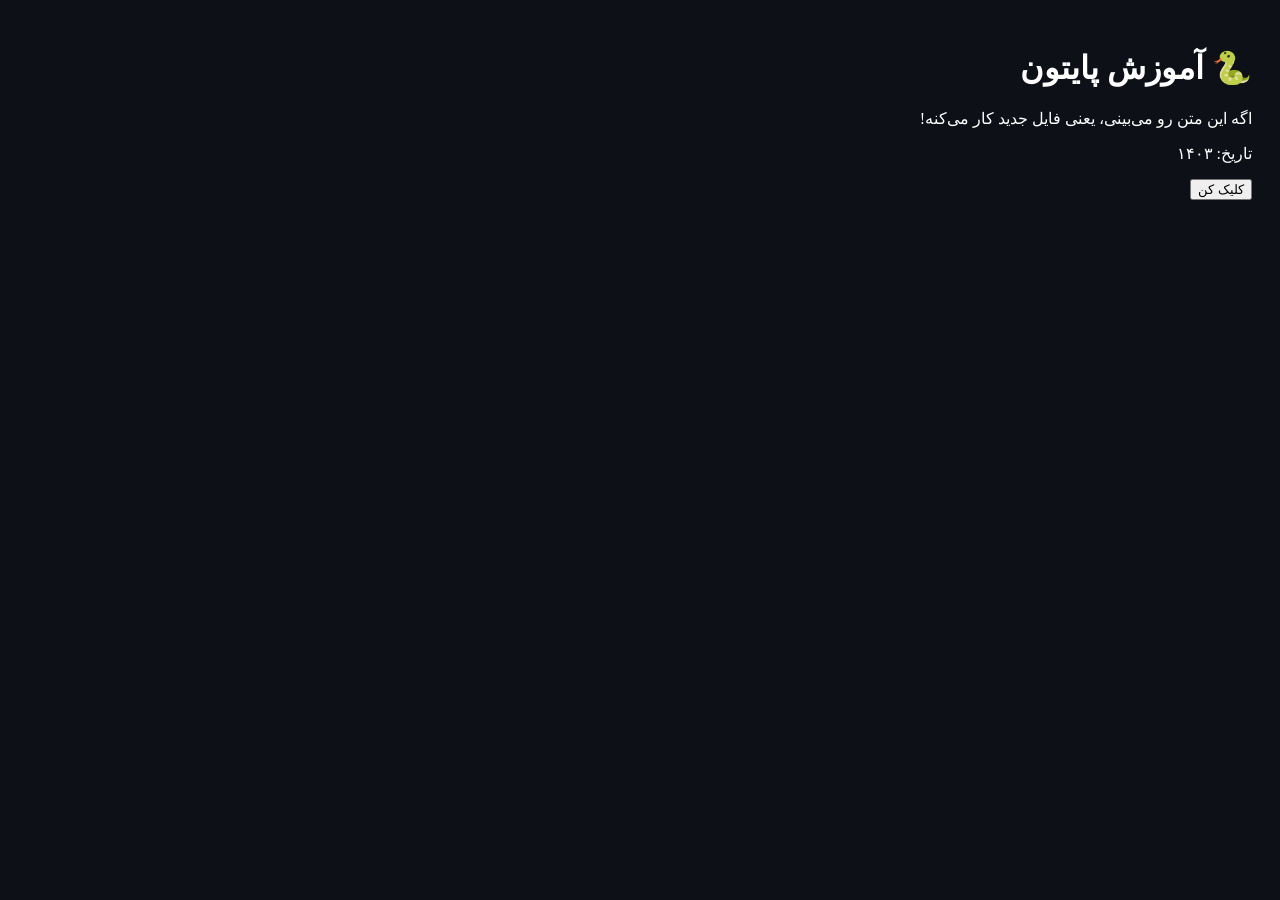
==== python1.html @ 14c40f93 "Create python1.html" ====
<!DOCTYPE html>
<html lang="fa" dir="rtl">
<head>
<meta charset="UTF-8">
<title>تست</title>
</head>
<body style="background:#0d1117;color:#fff;font-family:Tahoma;padding:20px;direction:rtl">
<h1>🐍 آموزش پایتون</h1>
<p>اگه این متن رو می‌بینی، یعنی فایل جدید کار می‌کنه!</p>
<p>تاریخ: ۱۴۰۳</p>
<button onclick="alert('کار می‌کنه!')">کلیک کن</button>
</body>
</html>
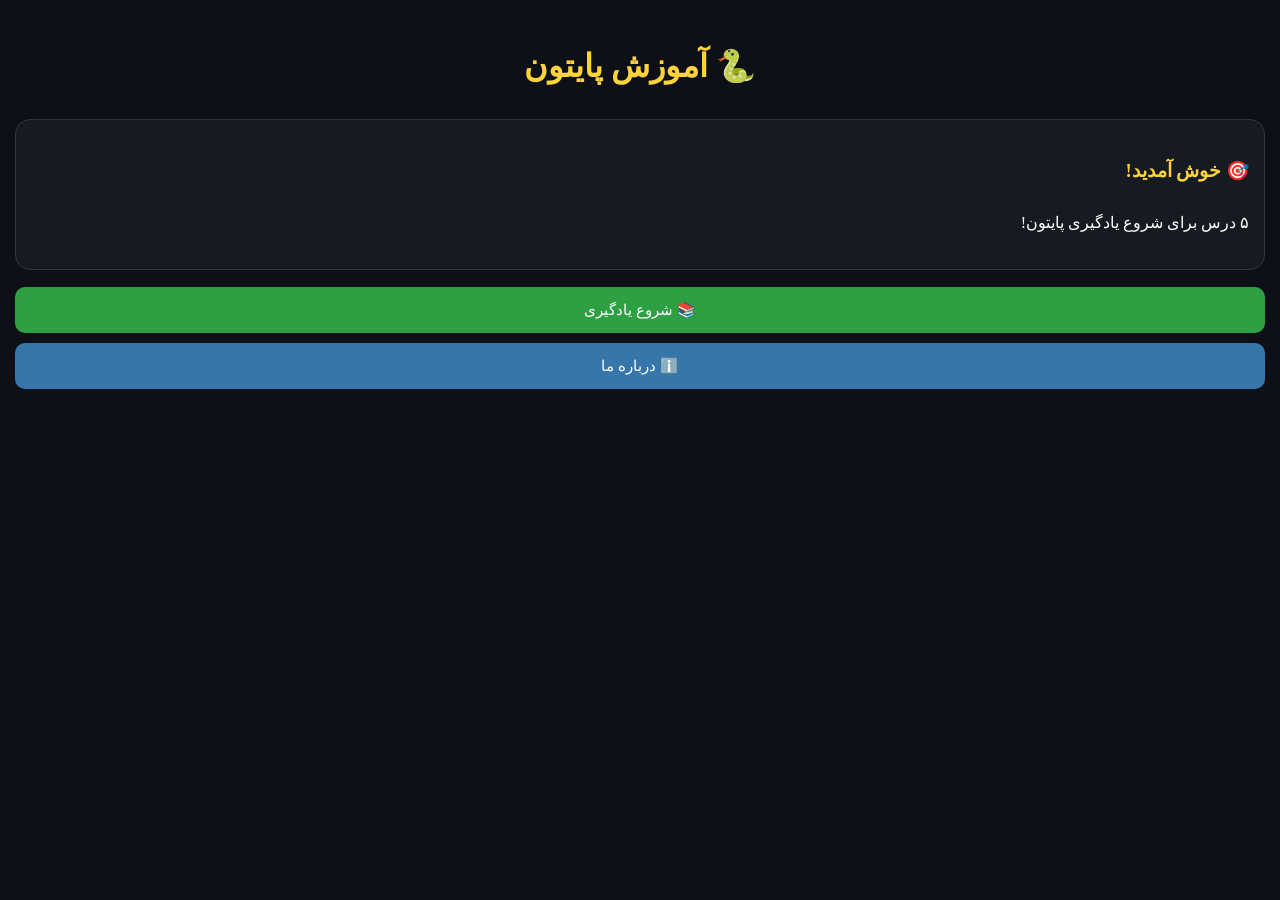
==== commit 57abe555: "Update python1.html" ====
--- a/python1.html
+++ b/python1.html
@@ -2,12 +2,93 @@
 <html lang="fa" dir="rtl">
 <head>
 <meta charset="UTF-8">
-<title>تست</title>
+<meta name="viewport" content="width=device-width,initial-scale=1">
+<title>آموزش پایتون</title>
+<style>
+body{font-family:Tahoma;background:#0d1117;color:#fff;direction:rtl;padding:15px;margin:0;line-height:1.9}
+h1{color:#ffd43b;text-align:center}
+button{background:#3776ab;color:#fff;border:none;padding:14px;border-radius:10px;font-size:15px;font-family:Tahoma;cursor:pointer;width:100%;margin:5px 0}
+button.g{background:#2ea043}
+pre{background:#0d1117;border:1px solid #30363d;border-radius:8px;padding:12px;color:#7ee787;direction:ltr;text-align:left;overflow-x:auto;font-family:Courier New,monospace}
+.hide{display:none}
+.card{background:#161b22;border:1px solid #30363d;border-radius:15px;padding:15px;margin:12px 0}
+.item{background:#161b22;border:1px solid #30363d;border-radius:10px;padding:12px;margin:8px 0;cursor:pointer}
+.item:hover{border-color:#3776ab}
+ul{margin-right:22px}
+li{margin-bottom:5px}
+</style>
 </head>
-<body style="background:#0d1117;color:#fff;font-family:Tahoma;padding:20px;direction:rtl">
+<body>
+
+<div id="home">
 <h1>🐍 آموزش پایتون</h1>
-<p>اگه این متن رو می‌بینی، یعنی فایل جدید کار می‌کنه!</p>
-<p>تاریخ: ۱۴۰۳</p>
-<button onclick="alert('کار می‌کنه!')">کلیک کن</button>
+<div class="card">
+<h3 style="color:#ffd43b">🎯 خوش آمدید!</h3>
+<p>۵ درس برای شروع یادگیری پایتون!</p>
+</div>
+<button class="g" onclick="go('list')">📚 شروع یادگیری</button>
+<button onclick="go('about')">ℹ️ درباره ما</button>
+</div>
+
+<div id="list" class="hide">
+<h1>📚 لیست دروس</h1>
+<div id="items"></div>
+<button onclick="go('home')">🏠 بازگشت</button>
+</div>
+
+<div id="view" class="hide">
+<h1 id="vt">درس</h1>
+<div class="card" id="vc"></div>
+<button onclick="go('list')">📚 لیست دروس</button>
+</div>
+
+<div id="about" class="hide">
+<h1>ℹ️ درباره ما</h1>
+<div class="card">
+<h3 style="color:#ffd43b">🐍 آموزش پایتون</h3>
+<p>سایت یادگیری پایتون از صفر.</p>
+<p><strong>امکانات:</strong></p>
+<ul>
+<li>📚 ۵ درس</li>
+<li>💻 نمونه کد</li>
+</ul>
+<p style="text-align:center;color:#ffd43b">👤 محمد علی نیسی</p>
+</div>
+<button onclick="go('home')">🏠 بازگشت</button>
+</div>
+
+<script>
+var L = [
+["مقدمه پایتون","<h3>🐍 پایتون چیست؟</h3><p>یک زبان برنامه‌نویسی سطح بالا و شی‌گرا که در سال ۱۹۹۱ ساخته شد.</p><h3>مزایا:</h3><ul><li>سادگی و خوانایی</li><li>کتابخانه‌های فراوان</li><li>استفاده در هوش مصنوعی</li></ul><h3>اولین کد:</h3><pre>print(\"سلام دنیا!\")</pre>"],
+["متغیرها","<h3>📦 متغیر چیست؟</h3><p>ظرفی برای ذخیره داده.</p><pre>name = \"علی\"\nage = 25\nheight = 1.75\nis_student = True</pre><h3>انواع داده:</h3><ul><li>int: عدد صحیح</li><li>float: عدد اعشاری</li><li>str: متن</li><li>bool: درست/غلط</li></ul><pre>print(type(5))  # int</pre>"],
+["رشته‌ها","<h3>📝 رشته:</h3><pre>text = \"سلام دنیا\"\nprint(len(text))\nprint(text[0])\nprint(text.upper())\nprint(text.replace(\"دنیا\",\"جهان\"))</pre><h3>f-string:</h3><pre>name = \"علی\"\nprint(f\"سلام {name}\")</pre>"],
+["شرط‌ها","<h3>🤔 if/else:</h3><pre>age = 18\nif age >= 18:\n    print(\"بزرگسال\")\nelse:\n    print(\"کودک\")</pre><h3>elif:</h3><pre>score = 85\nif score >= 90:\n    print(\"عالی\")\nelif score >= 75:\n    print(\"خوب\")\nelse:\n    print(\"تلاش کن\")</pre>"],
+["حلقه‌ها","<h3>🔄 حلقه for:</h3><pre>for i in range(5):\n    print(i)</pre><h3>🔄 حلقه while:</h3><pre>i = 1\nwhile i <= 5:\n    print(i)\n    i += 1</pre><h3>break:</h3><pre>for i in range(10):\n    if i == 5:\n        break\n    print(i)</pre>"]
+];
+
+function go(id) {
+    var p = ['home','list','view','about'];
+    for (var i = 0; i < p.length; i++) document.getElementById(p[i]).classList.add('hide');
+    document.getElementById(id).classList.remove('hide');
+    window.scrollTo(0,0);
+    if (id === 'list') render();
+}
+
+function render() {
+    var h = '';
+    for (var i = 0; i < L.length; i++) {
+        h += '<div class="item" onclick="open(' + i + ')">';
+        h += '<strong style="color:#ffd43b">📖 درس ' + (i+1) + ': ' + L[i][0] + '</strong>';
+        h += '</div>';
+    }
+    document.getElementById('items').innerHTML = h;
+}
+
+function open(i) {
+    document.getElementById('vt').textContent = 'درس ' + (i+1) + ': ' + L[i][0];
+    document.getElementById('vc').innerHTML = L[i][1];
+    go('view');
+}
+</script>
 </body>
 </html>
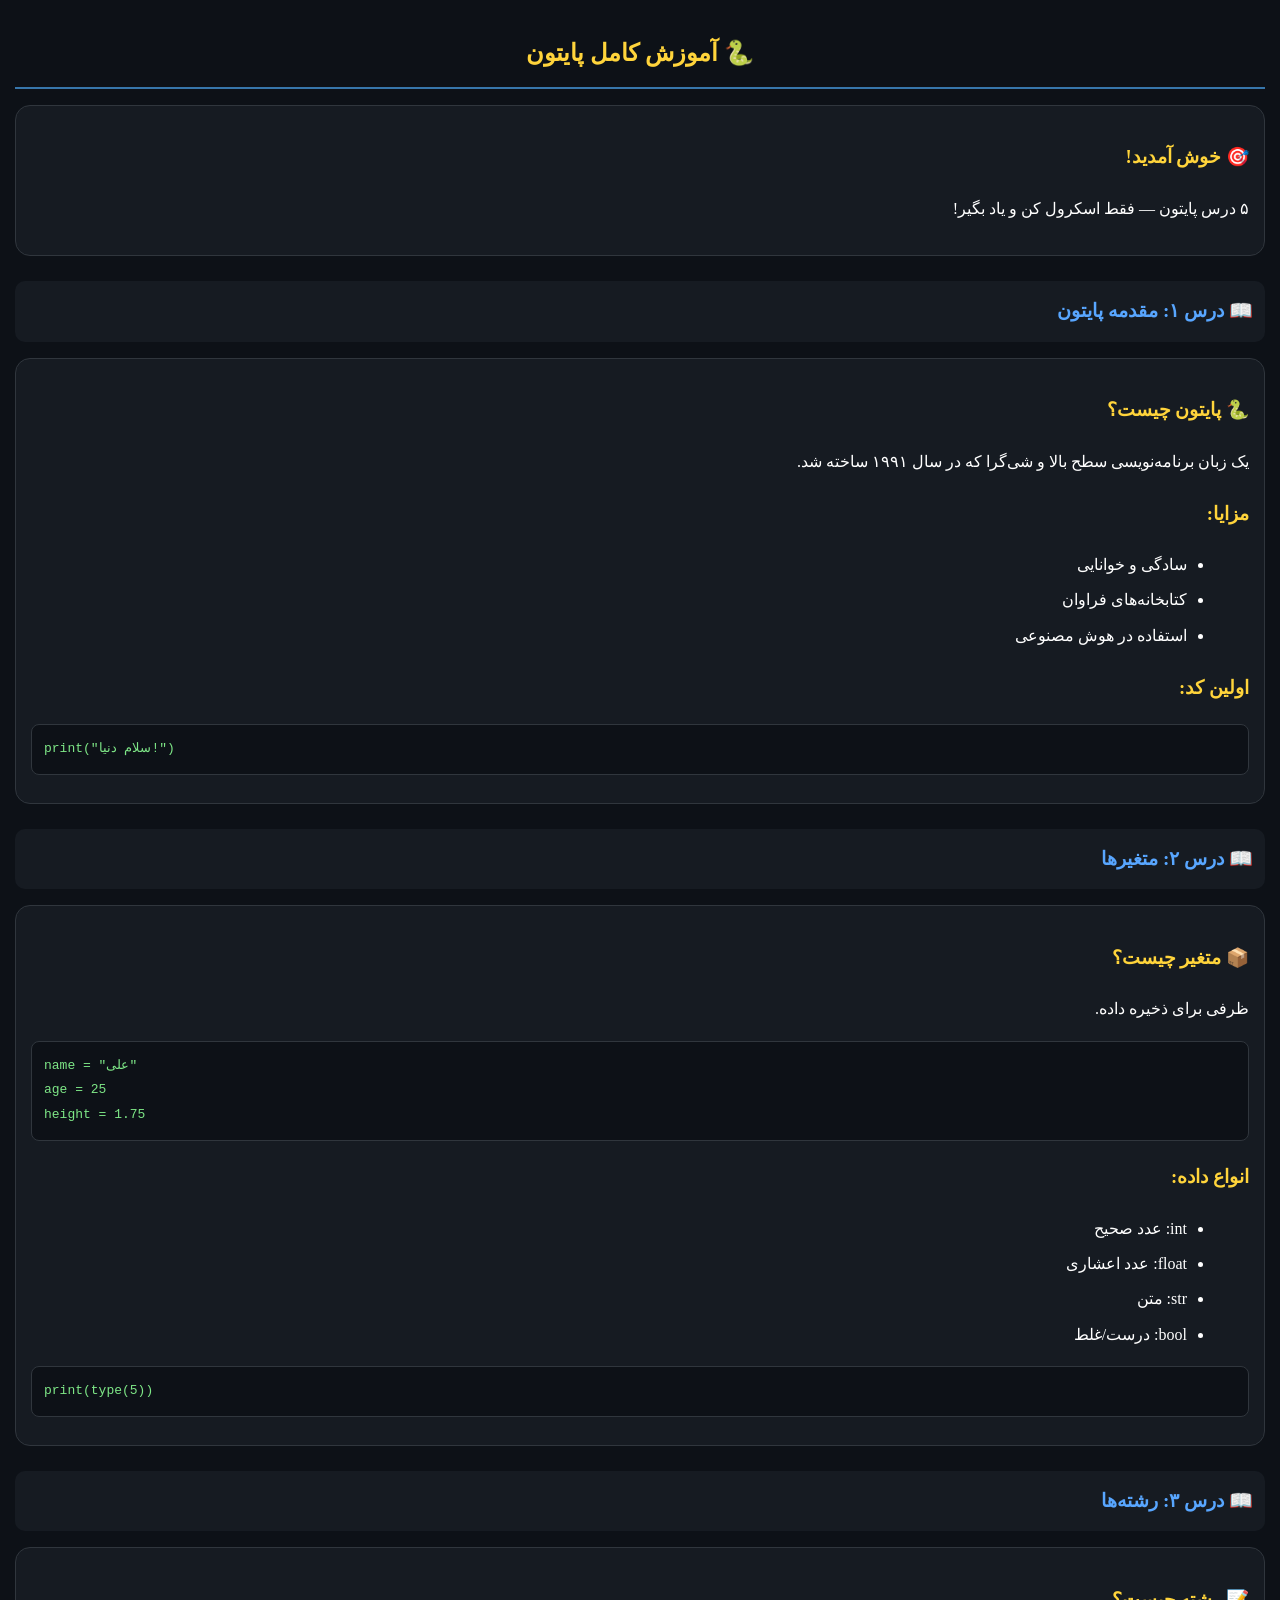
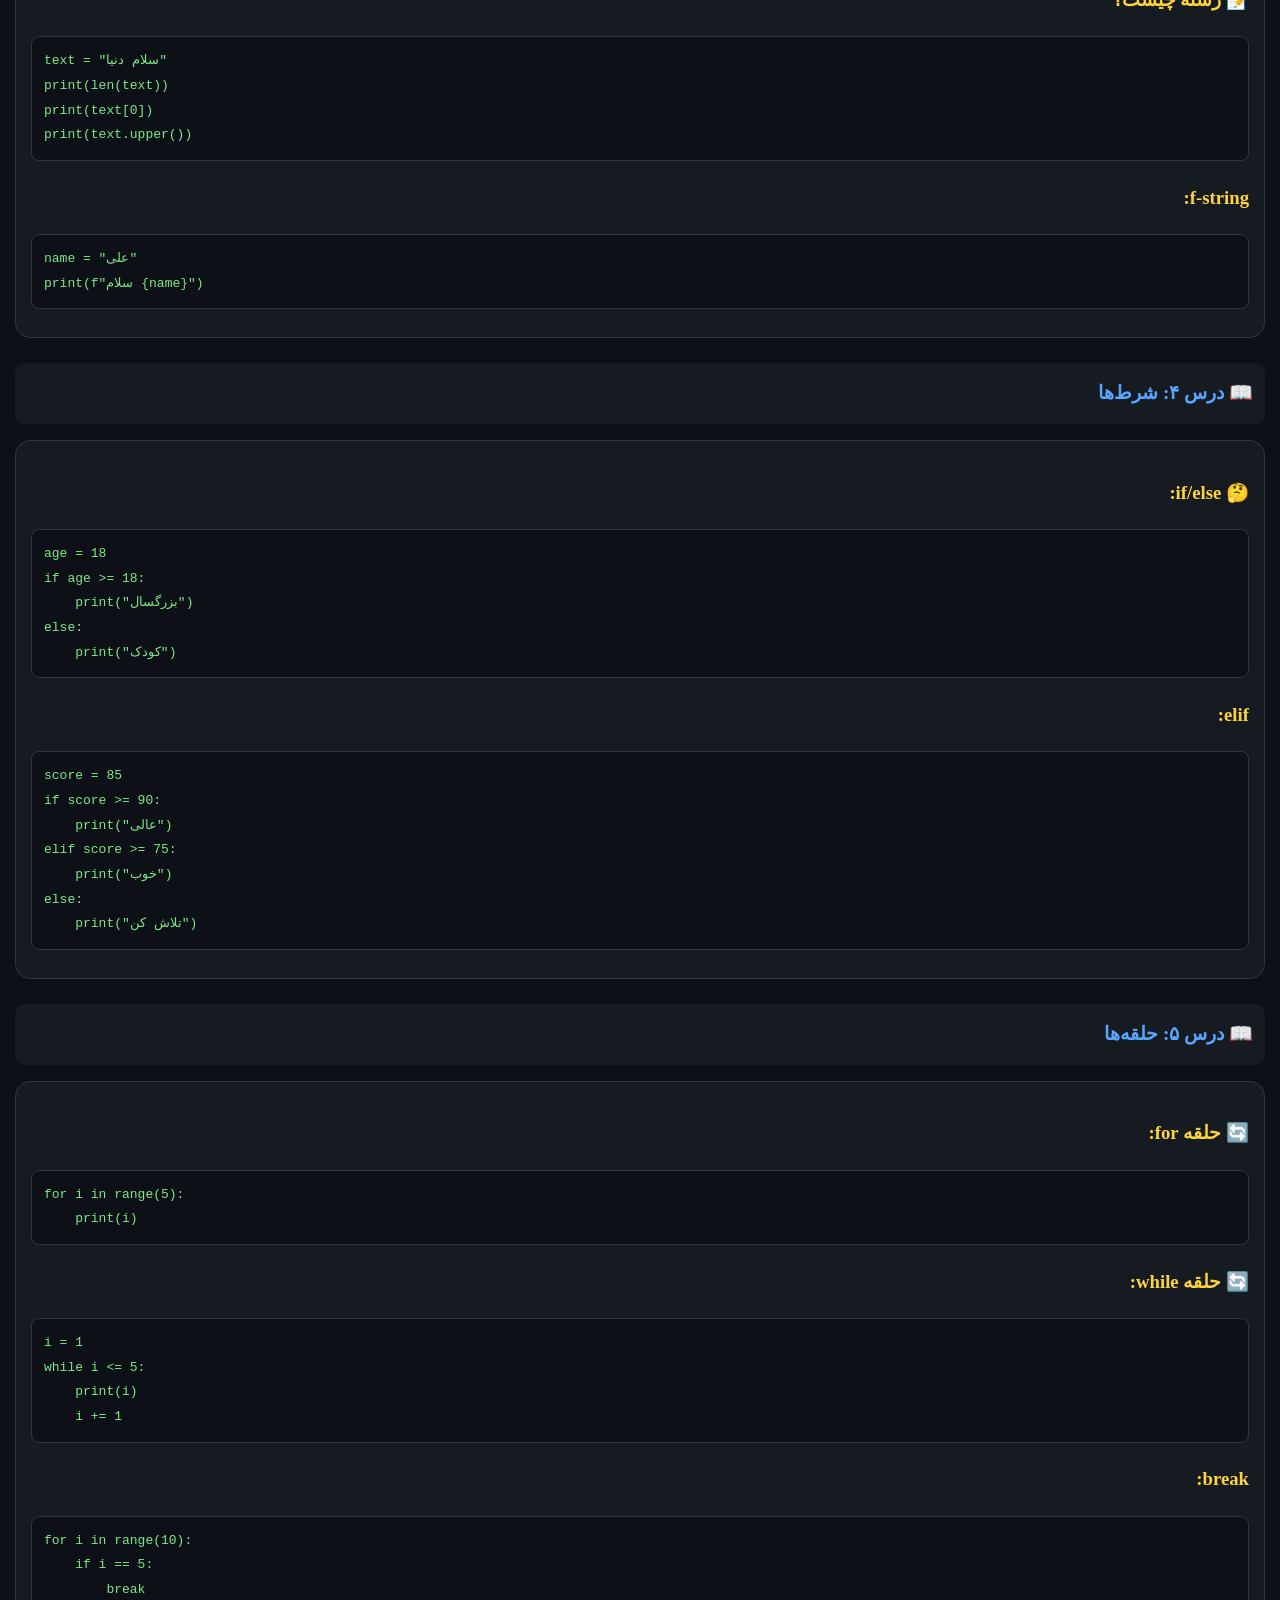
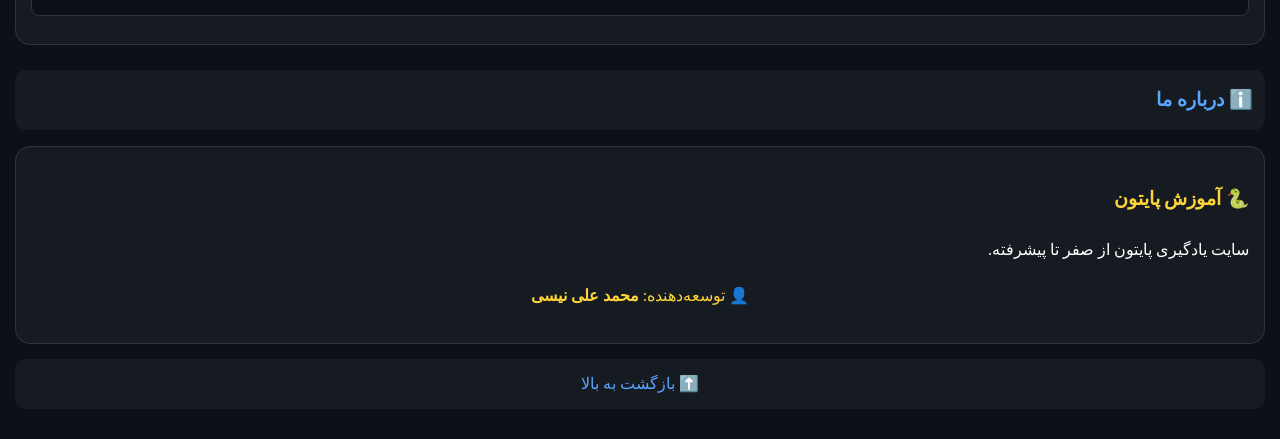
==== commit c8079784: "Update python1.html" ====
--- a/python1.html
+++ b/python1.html
@@ -6,89 +6,116 @@
 <title>آموزش پایتون</title>
 <style>
 body{font-family:Tahoma;background:#0d1117;color:#fff;direction:rtl;padding:15px;margin:0;line-height:1.9}
-h1{color:#ffd43b;text-align:center}
-button{background:#3776ab;color:#fff;border:none;padding:14px;border-radius:10px;font-size:15px;font-family:Tahoma;cursor:pointer;width:100%;margin:5px 0}
-button.g{background:#2ea043}
-pre{background:#0d1117;border:1px solid #30363d;border-radius:8px;padding:12px;color:#7ee787;direction:ltr;text-align:left;overflow-x:auto;font-family:Courier New,monospace}
-.hide{display:none}
+h1{color:#ffd43b;text-align:center;font-size:1.5em;border-bottom:2px solid #3776ab;padding-bottom:10px}
+h2{color:#58a6ff;font-size:1.2em;margin-top:25px;background:#161b22;padding:12px;border-radius:10px}
+h3{color:#ffd43b}
+pre{background:#0d1117;border:1px solid #30363d;border-radius:8px;padding:12px;color:#7ee787;direction:ltr;text-align:left;overflow-x:auto;font-family:Courier New,monospace;font-size:13px}
 .card{background:#161b22;border:1px solid #30363d;border-radius:15px;padding:15px;margin:12px 0}
-.item{background:#161b22;border:1px solid #30363d;border-radius:10px;padding:12px;margin:8px 0;cursor:pointer}
-.item:hover{border-color:#3776ab}
 ul{margin-right:22px}
 li{margin-bottom:5px}
+.top-link{display:block;text-align:center;color:#58a6ff;text-decoration:none;margin:15px 0;padding:10px;background:#161b22;border-radius:10px}
 </style>
 </head>
 <body>
 
-<div id="home">
-<h1>🐍 آموزش پایتون</h1>
+<h1>🐍 آموزش کامل پایتون</h1>
+
 <div class="card">
-<h3 style="color:#ffd43b">🎯 خوش آمدید!</h3>
-<p>۵ درس برای شروع یادگیری پایتون!</p>
-</div>
-<button class="g" onclick="go('list')">📚 شروع یادگیری</button>
-<button onclick="go('about')">ℹ️ درباره ما</button>
+<h3>🎯 خوش آمدید!</h3>
+<p>۵ درس پایتون — فقط اسکرول کن و یاد بگیر!</p>
 </div>
 
-<div id="list" class="hide">
-<h1>📚 لیست دروس</h1>
-<div id="items"></div>
-<button onclick="go('home')">🏠 بازگشت</button>
+<!-- درس ۱ -->
+<h2>📖 درس ۱: مقدمه پایتون</h2>
+<div class="card">
+<h3>🐍 پایتون چیست؟</h3>
+<p>یک زبان برنامه‌نویسی سطح بالا و شی‌گرا که در سال ۱۹۹۱ ساخته شد.</p>
+<h3>مزایا:</h3>
+<ul>
+<li>سادگی و خوانایی</li>
+<li>کتابخانه‌های فراوان</li>
+<li>استفاده در هوش مصنوعی</li>
+</ul>
+<h3>اولین کد:</h3>
+<pre>print("سلام دنیا!")</pre>
 </div>
 
-<div id="view" class="hide">
-<h1 id="vt">درس</h1>
-<div class="card" id="vc"></div>
-<button onclick="go('list')">📚 لیست دروس</button>
+<!-- درس ۲ -->
+<h2>📖 درس ۲: متغیرها</h2>
+<div class="card">
+<h3>📦 متغیر چیست؟</h3>
+<p>ظرفی برای ذخیره داده.</p>
+<pre>name = "علی"
+age = 25
+height = 1.75</pre>
+<h3>انواع داده:</h3>
+<ul>
+<li>int: عدد صحیح</li>
+<li>float: عدد اعشاری</li>
+<li>str: متن</li>
+<li>bool: درست/غلط</li>
+</ul>
+<pre>print(type(5))</pre>
 </div>
 
-<div id="about" class="hide">
-<h1>ℹ️ درباره ما</h1>
+<!-- درس ۳ -->
+<h2>📖 درس ۳: رشته‌ها</h2>
 <div class="card">
-<h3 style="color:#ffd43b">🐍 آموزش پایتون</h3>
-<p>سایت یادگیری پایتون از صفر.</p>
-<p><strong>امکانات:</strong></p>
-<ul>
-<li>📚 ۵ درس</li>
-<li>💻 نمونه کد</li>
-</ul>
-<p style="text-align:center;color:#ffd43b">👤 محمد علی نیسی</p>
-</div>
-<button onclick="go('home')">🏠 بازگشت</button>
+<h3>📝 رشته چیست؟</h3>
+<pre>text = "سلام دنیا"
+print(len(text))
+print(text[0])
+print(text.upper())</pre>
+<h3>f-string:</h3>
+<pre>name = "علی"
+print(f"سلام {name}")</pre>
 </div>
 
-<script>
-var L = [
-["مقدمه پایتون","<h3>🐍 پایتون چیست؟</h3><p>یک زبان برنامه‌نویسی سطح بالا و شی‌گرا که در سال ۱۹۹۱ ساخته شد.</p><h3>مزایا:</h3><ul><li>سادگی و خوانایی</li><li>کتابخانه‌های فراوان</li><li>استفاده در هوش مصنوعی</li></ul><h3>اولین کد:</h3><pre>print(\"سلام دنیا!\")</pre>"],
-["متغیرها","<h3>📦 متغیر چیست؟</h3><p>ظرفی برای ذخیره داده.</p><pre>name = \"علی\"\nage = 25\nheight = 1.75\nis_student = True</pre><h3>انواع داده:</h3><ul><li>int: عدد صحیح</li><li>float: عدد اعشاری</li><li>str: متن</li><li>bool: درست/غلط</li></ul><pre>print(type(5))  # int</pre>"],
-["رشته‌ها","<h3>📝 رشته:</h3><pre>text = \"سلام دنیا\"\nprint(len(text))\nprint(text[0])\nprint(text.upper())\nprint(text.replace(\"دنیا\",\"جهان\"))</pre><h3>f-string:</h3><pre>name = \"علی\"\nprint(f\"سلام {name}\")</pre>"],
-["شرط‌ها","<h3>🤔 if/else:</h3><pre>age = 18\nif age >= 18:\n    print(\"بزرگسال\")\nelse:\n    print(\"کودک\")</pre><h3>elif:</h3><pre>score = 85\nif score >= 90:\n    print(\"عالی\")\nelif score >= 75:\n    print(\"خوب\")\nelse:\n    print(\"تلاش کن\")</pre>"],
-["حلقه‌ها","<h3>🔄 حلقه for:</h3><pre>for i in range(5):\n    print(i)</pre><h3>🔄 حلقه while:</h3><pre>i = 1\nwhile i <= 5:\n    print(i)\n    i += 1</pre><h3>break:</h3><pre>for i in range(10):\n    if i == 5:\n        break\n    print(i)</pre>"]
-];
+<!-- درس ۴ -->
+<h2>📖 درس ۴: شرط‌ها</h2>
+<div class="card">
+<h3>🤔 if/else:</h3>
+<pre>age = 18
+if age >= 18:
+    print("بزرگسال")
+else:
+    print("کودک")</pre>
+<h3>elif:</h3>
+<pre>score = 85
+if score >= 90:
+    print("عالی")
+elif score >= 75:
+    print("خوب")
+else:
+    print("تلاش کن")</pre>
+</div>
 
-function go(id) {
-    var p = ['home','list','view','about'];
-    for (var i = 0; i < p.length; i++) document.getElementById(p[i]).classList.add('hide');
-    document.getElementById(id).classList.remove('hide');
-    window.scrollTo(0,0);
-    if (id === 'list') render();
-}
+<!-- درس ۵ -->
+<h2>📖 درس ۵: حلقه‌ها</h2>
+<div class="card">
+<h3>🔄 حلقه for:</h3>
+<pre>for i in range(5):
+    print(i)</pre>
+<h3>🔄 حلقه while:</h3>
+<pre>i = 1
+while i <= 5:
+    print(i)
+    i += 1</pre>
+<h3>break:</h3>
+<pre>for i in range(10):
+    if i == 5:
+        break</pre>
+</div>
 
-function render() {
-    var h = '';
-    for (var i = 0; i < L.length; i++) {
-        h += '<div class="item" onclick="open(' + i + ')">';
-        h += '<strong style="color:#ffd43b">📖 درس ' + (i+1) + ': ' + L[i][0] + '</strong>';
-        h += '</div>';
-    }
-    document.getElementById('items').innerHTML = h;
-}
+<!-- درباره ما -->
+<h2>ℹ️ درباره ما</h2>
+<div class="card">
+<h3>🐍 آموزش پایتون</h3>
+<p>سایت یادگیری پایتون از صفر تا پیشرفته.</p>
+<p style="text-align:center;color:#ffd43b;margin-top:15px">👤 توسعه‌دهنده: <strong>محمد علی نیسی</strong></p>
+</div>
 
-function open(i) {
-    document.getElementById('vt').textContent = 'درس ' + (i+1) + ': ' + L[i][0];
-    document.getElementById('vc').innerHTML = L[i][1];
-    go('view');
-}
-</script>
+<a href="#" class="top-link">⬆️ بازگشت به بالا</a>
+
 </body>
 </html>
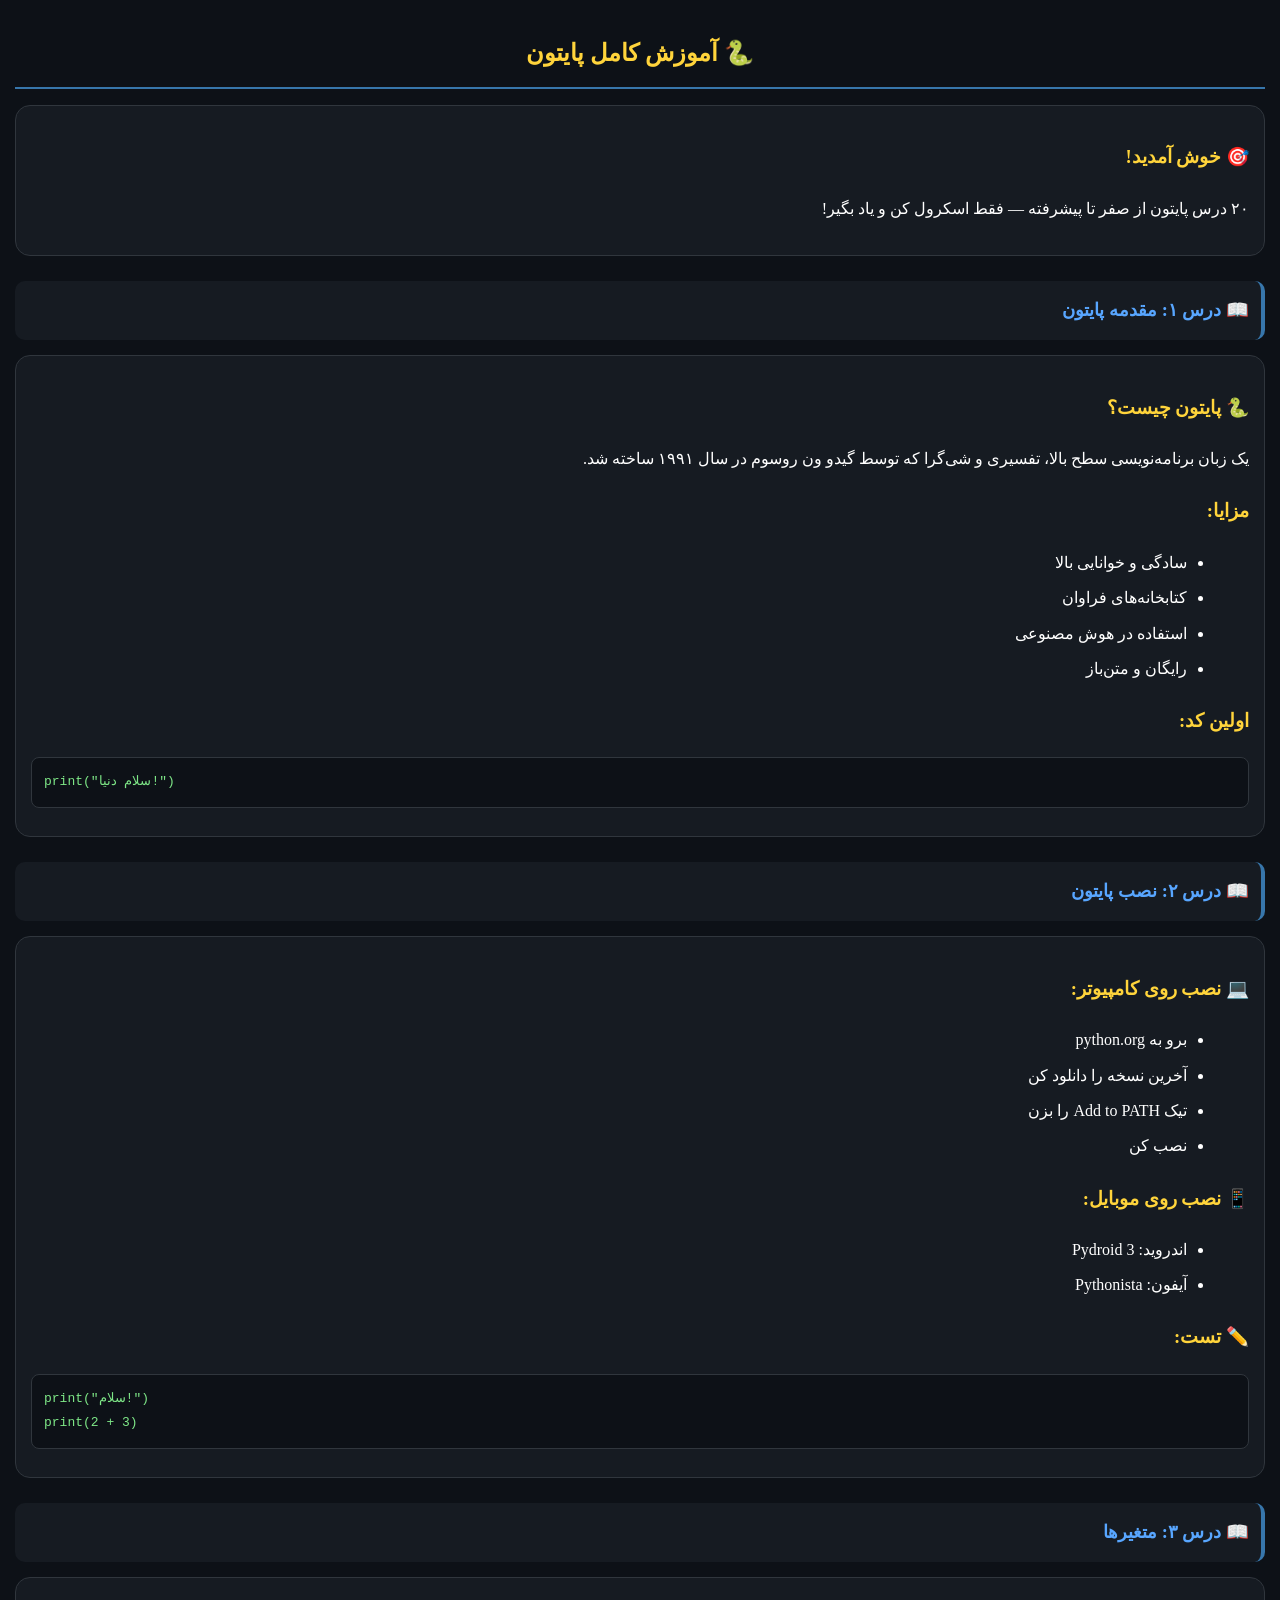
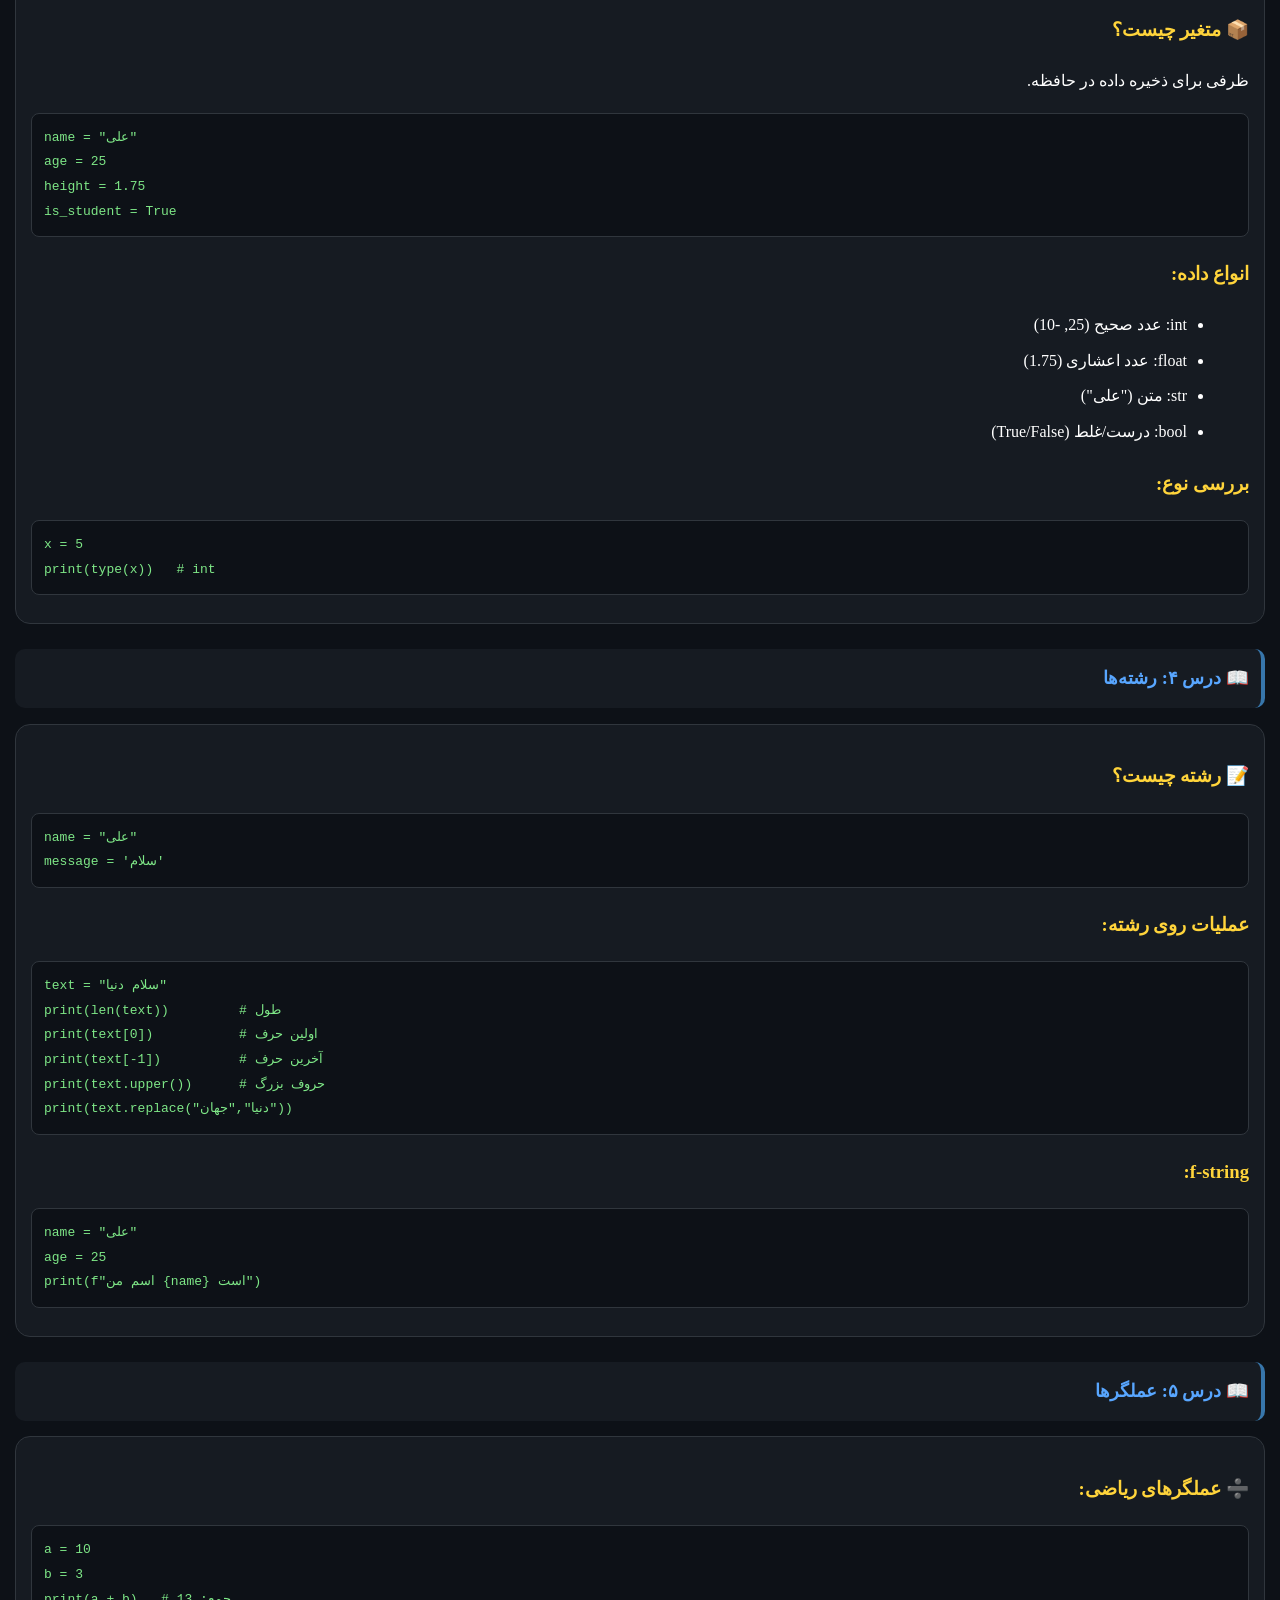
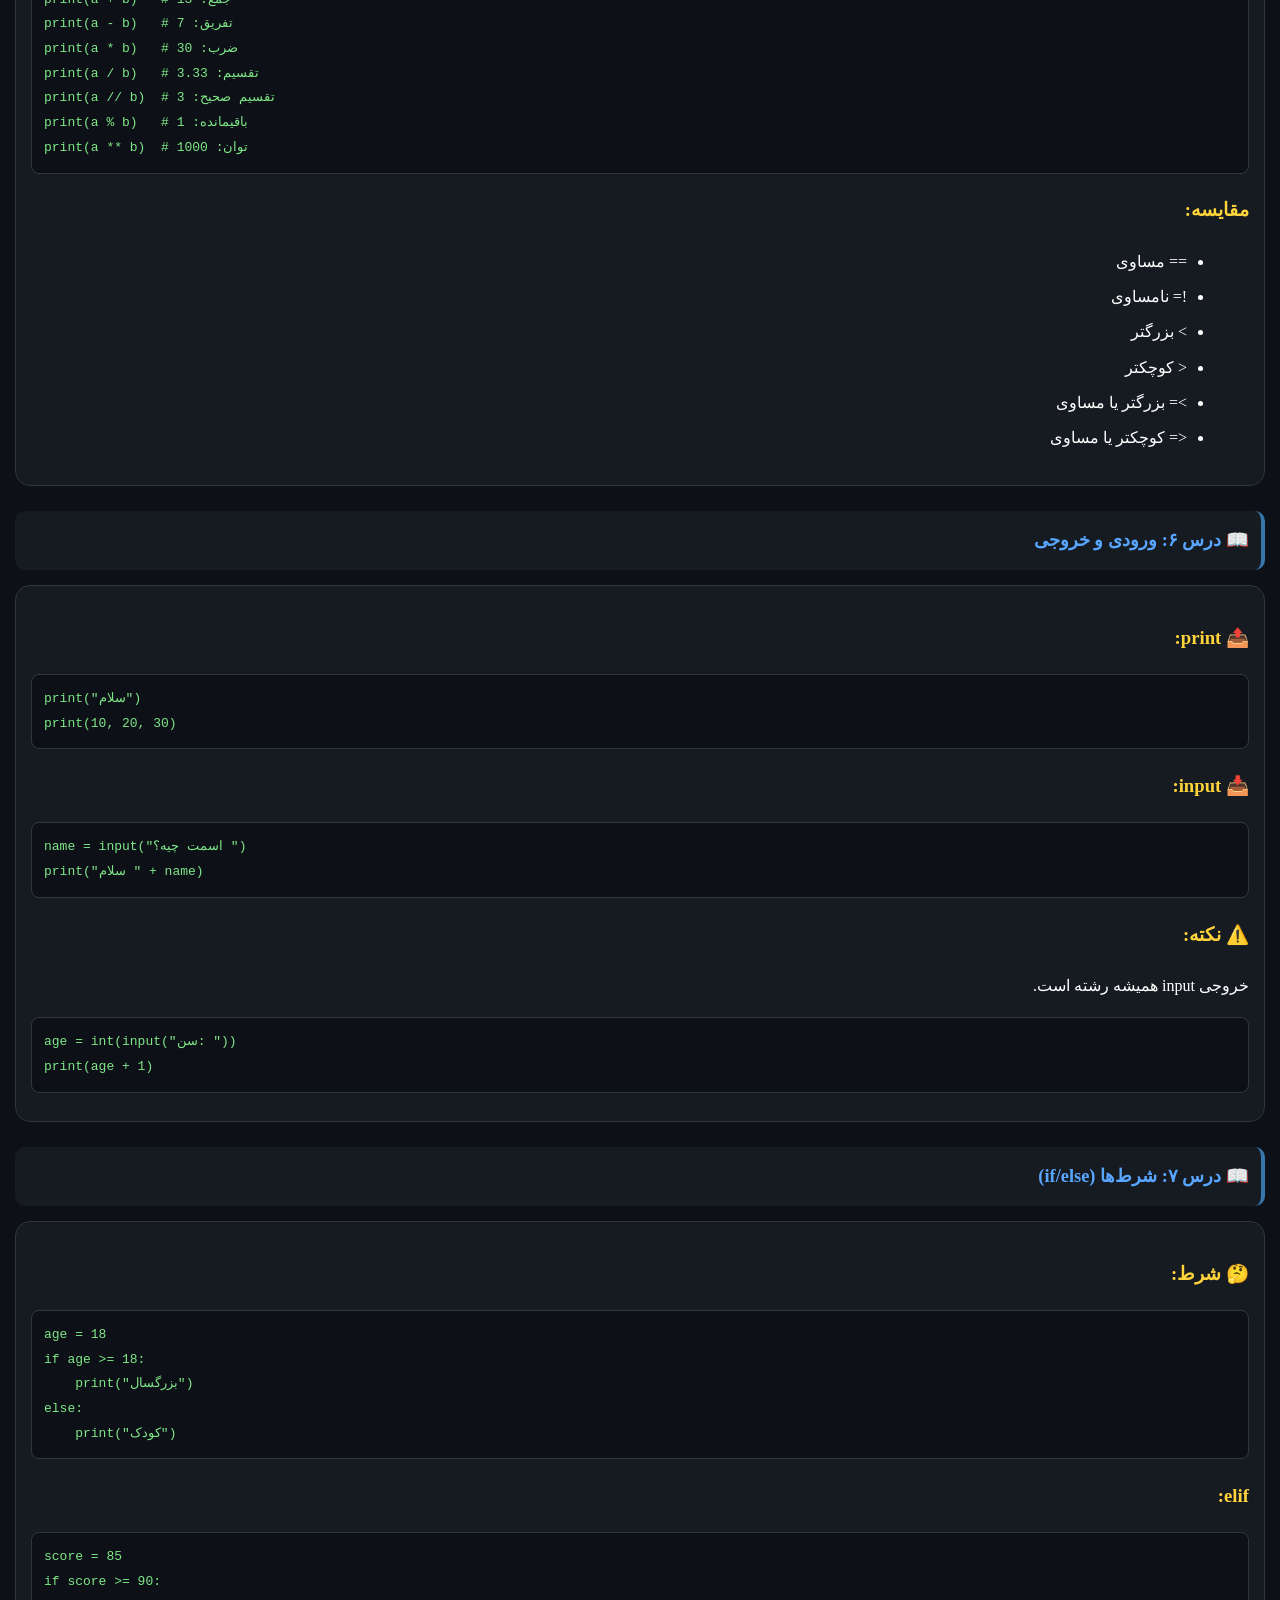
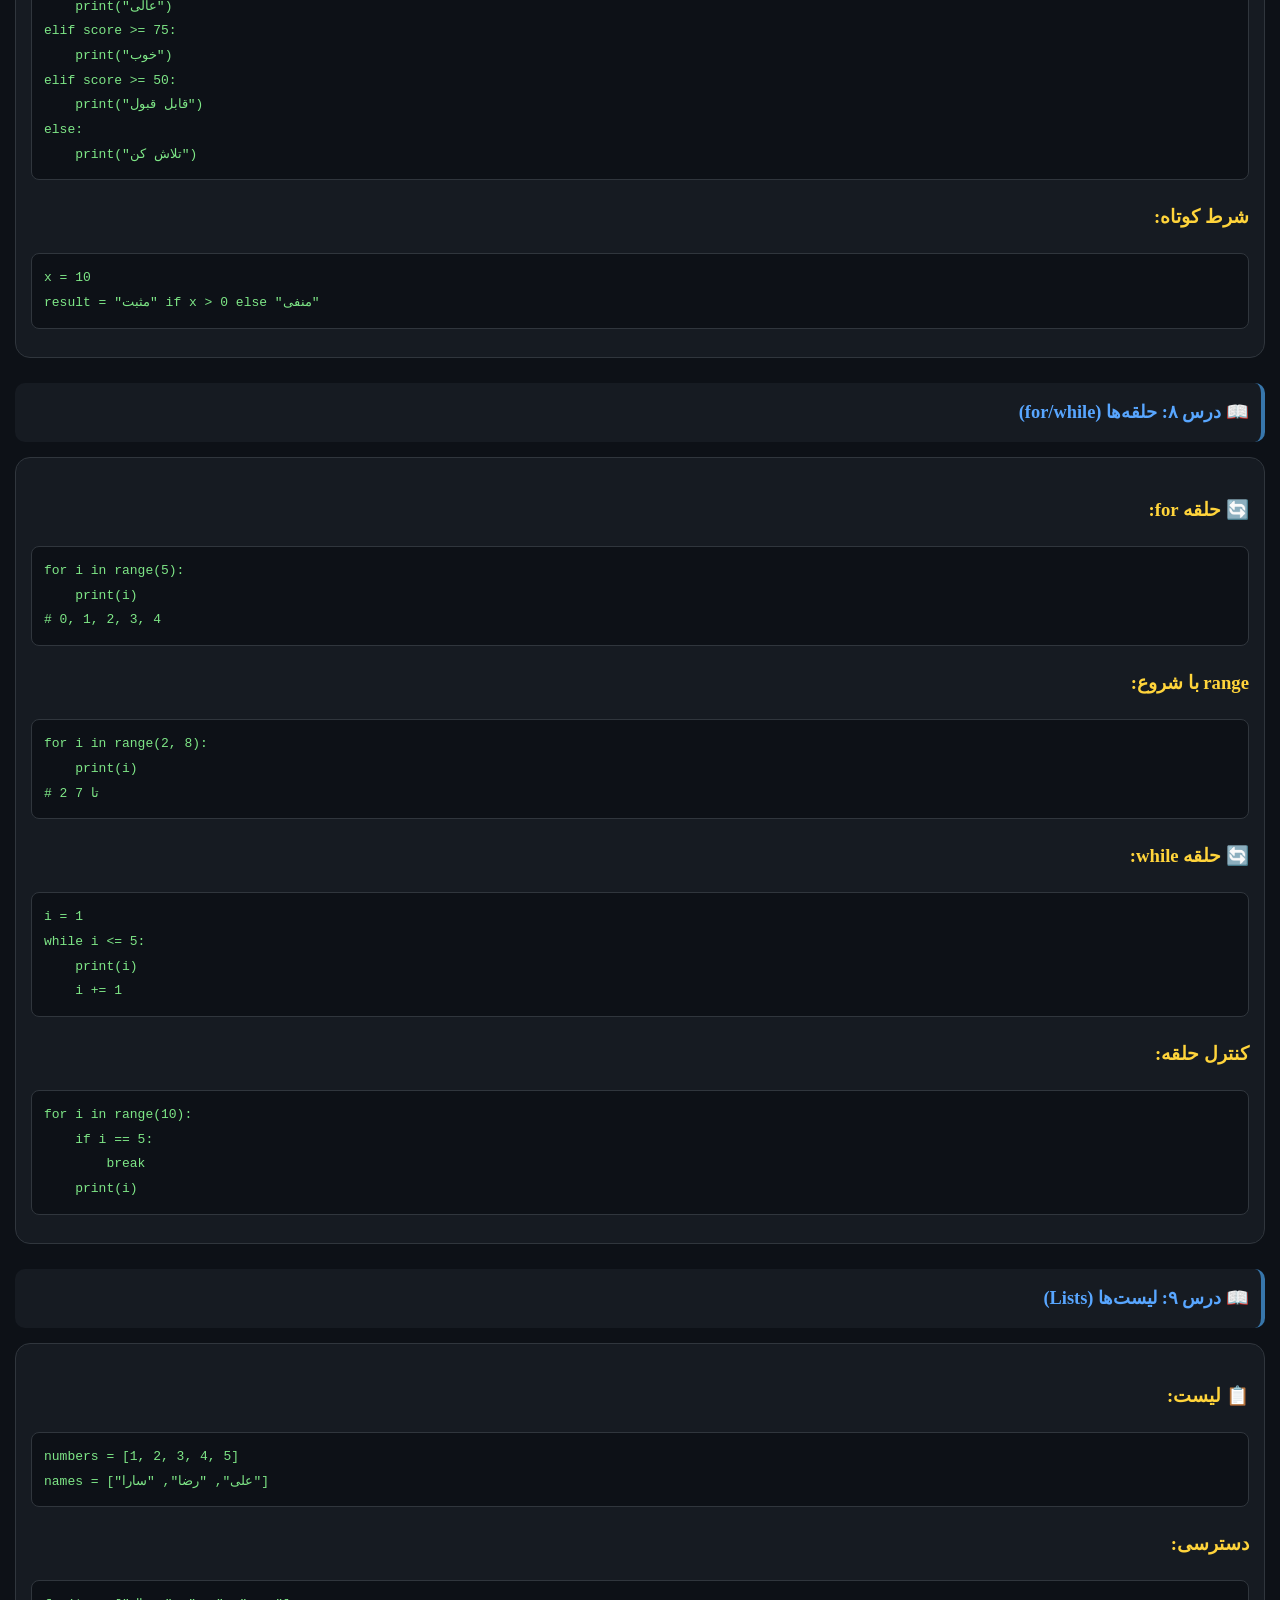
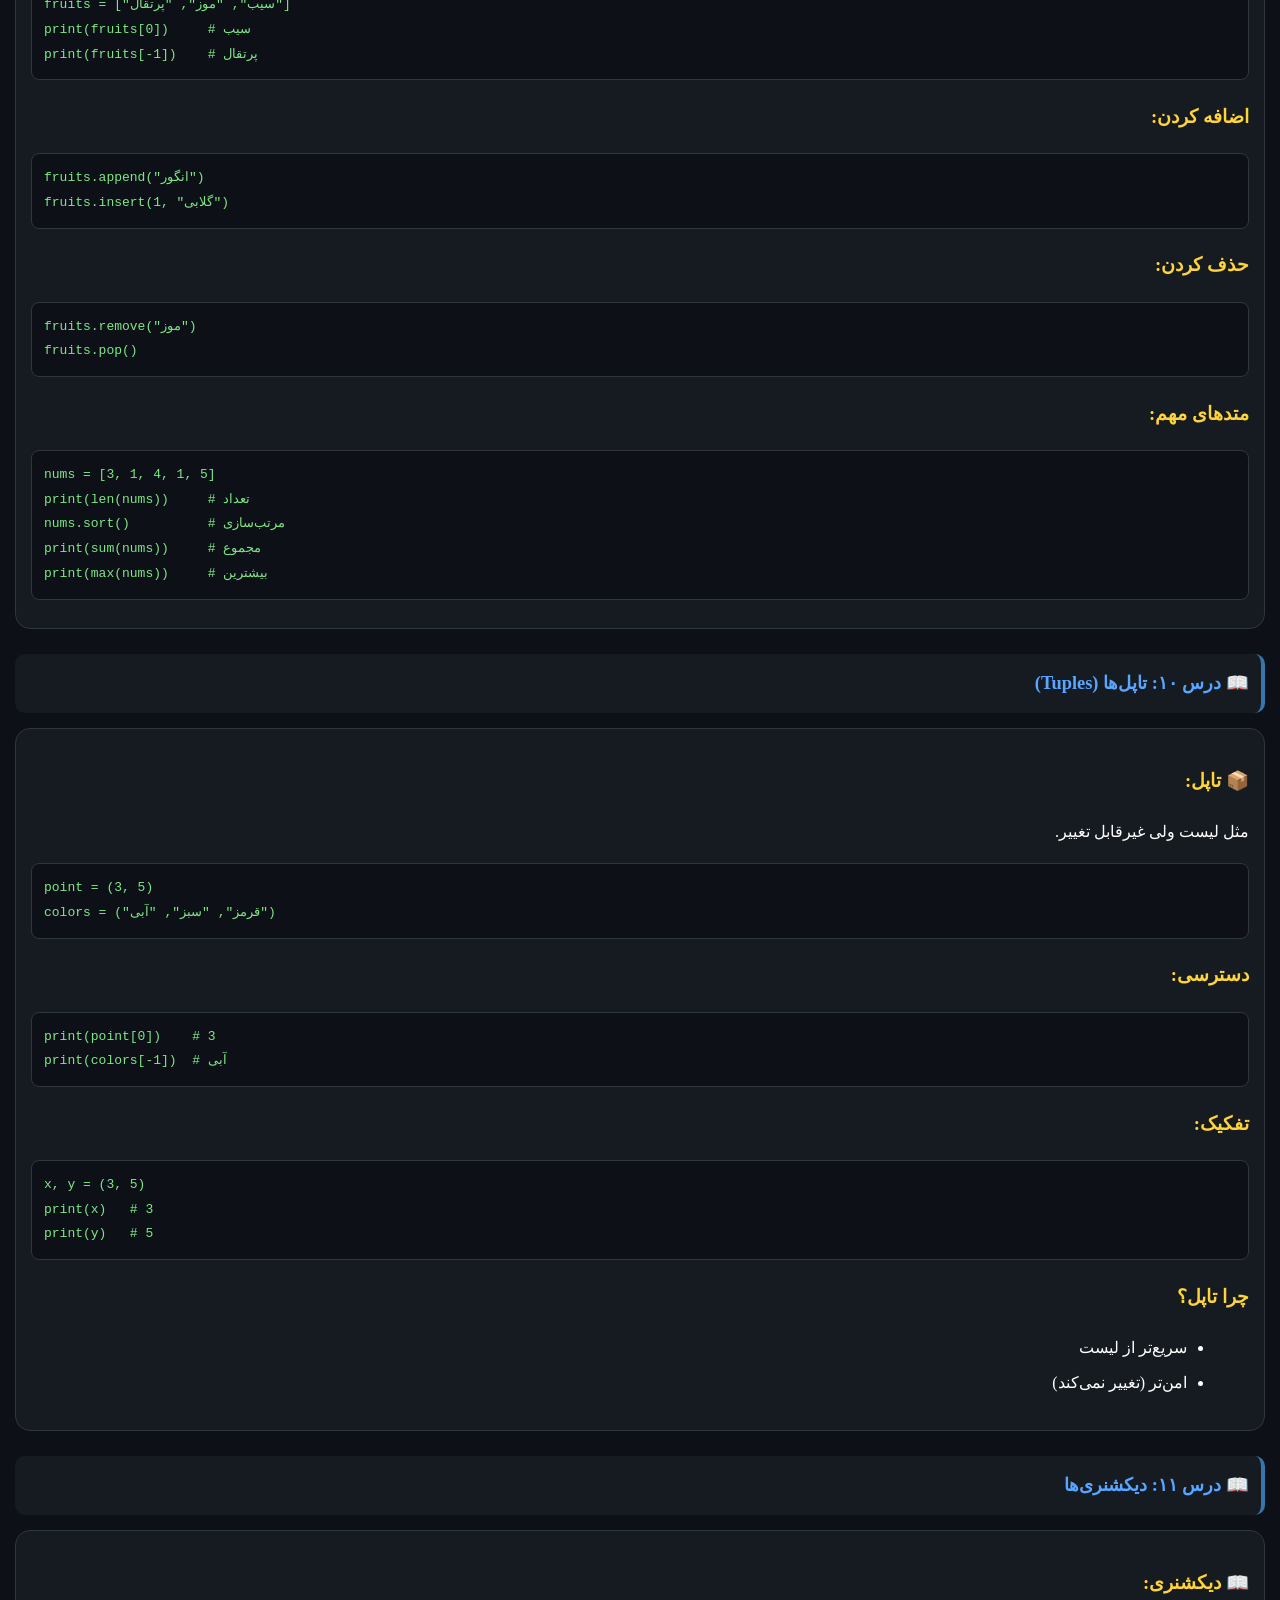
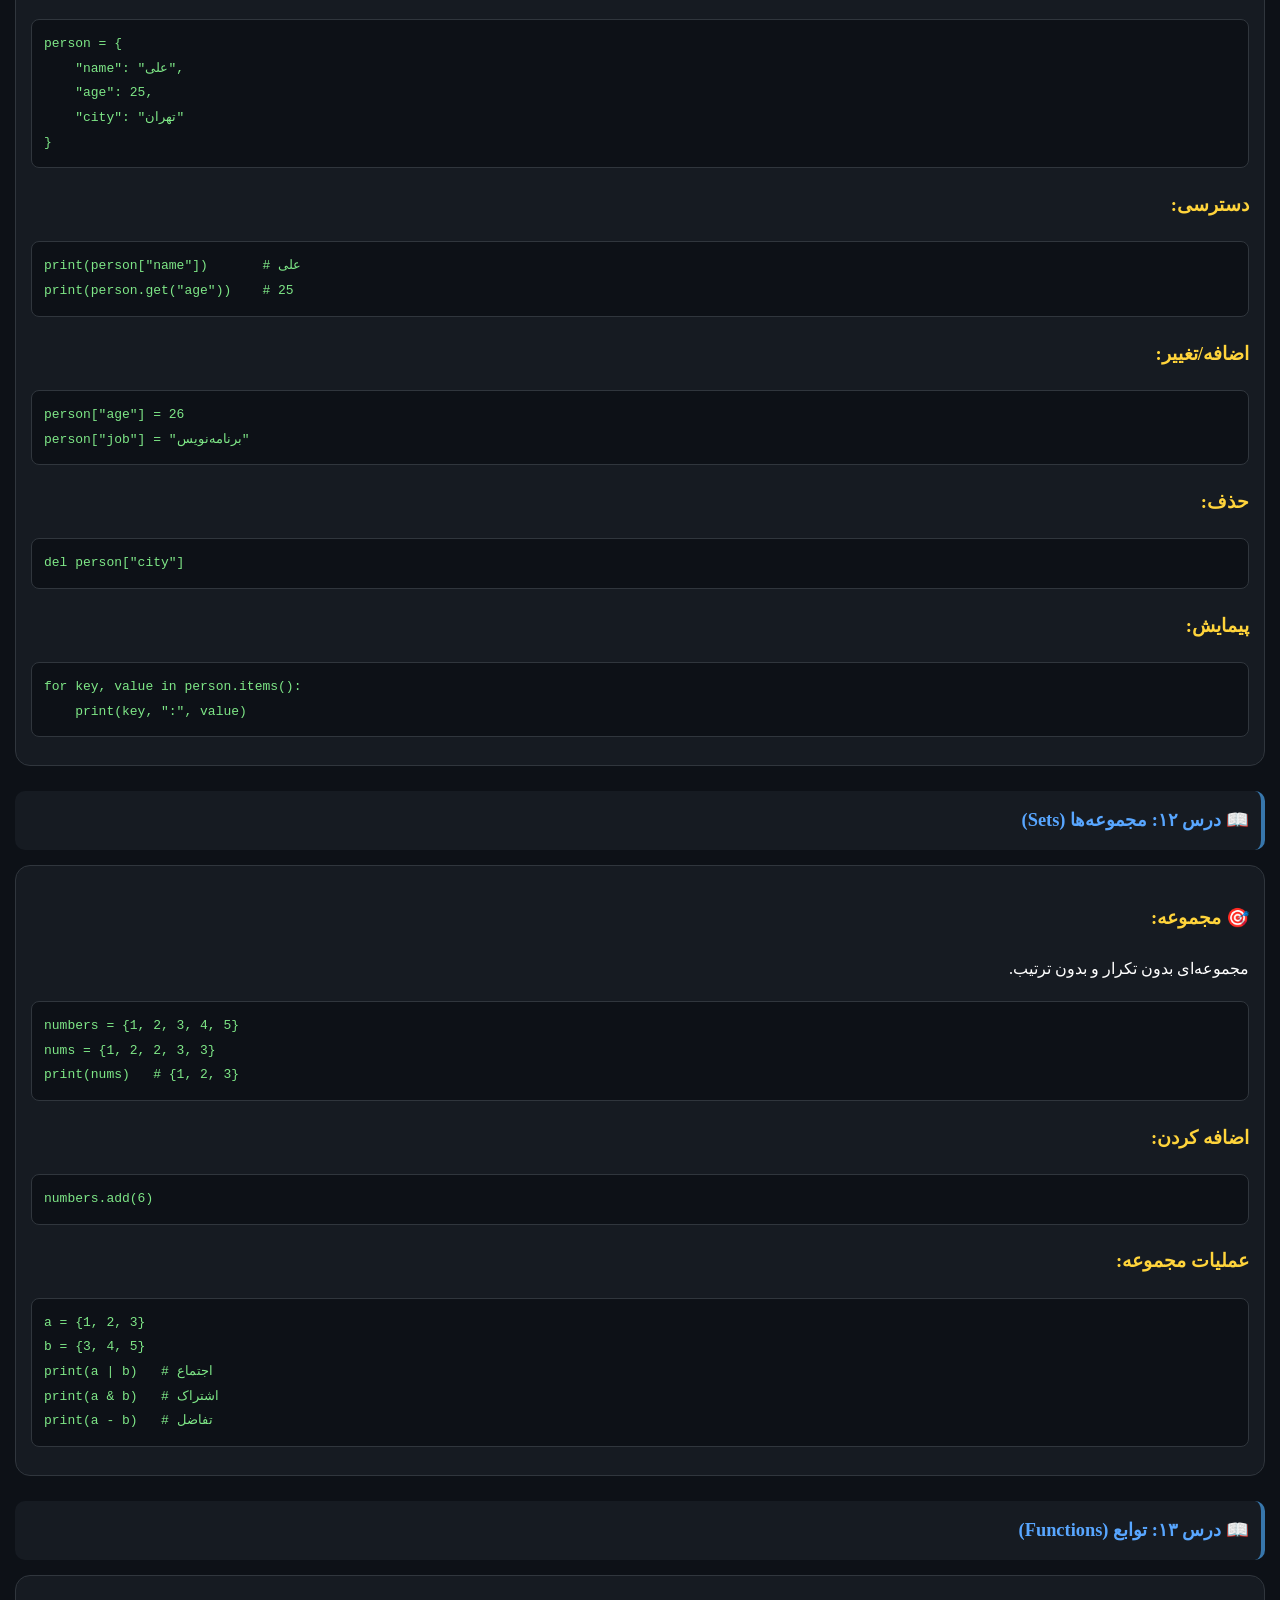
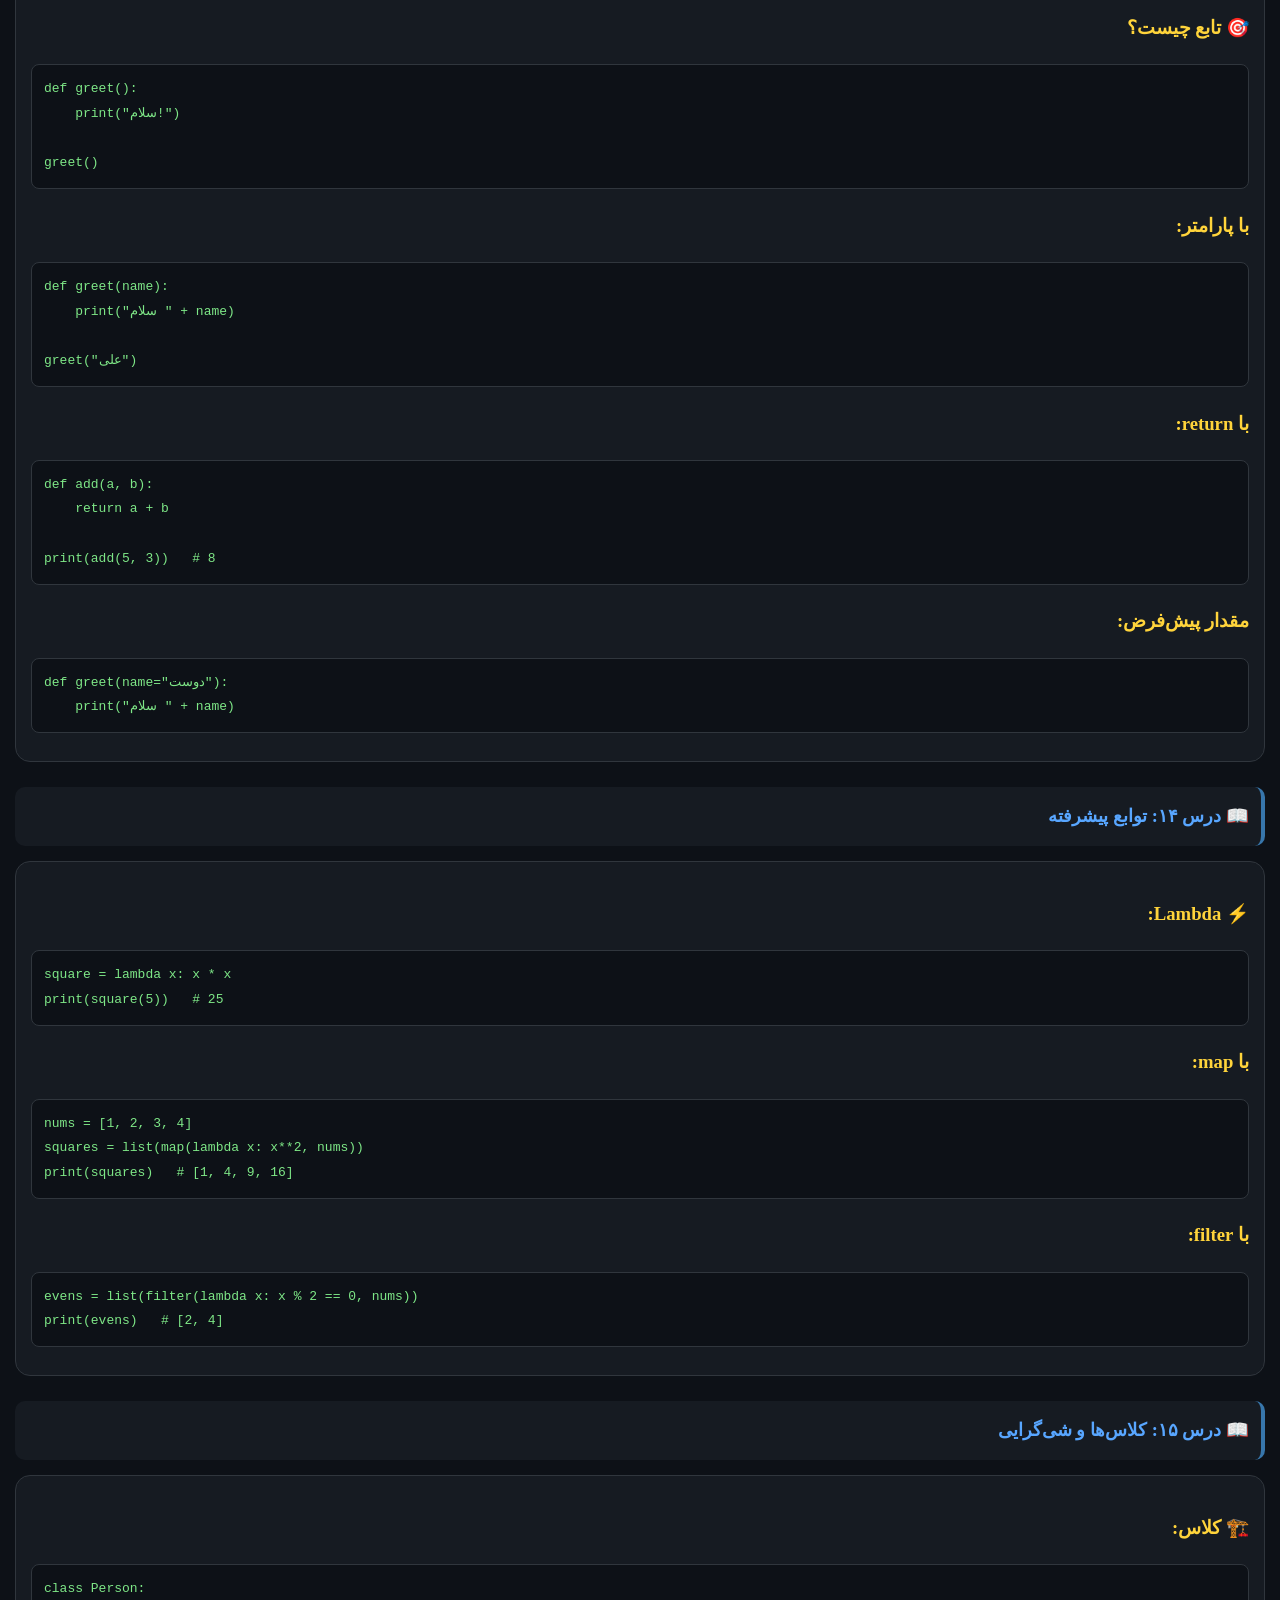
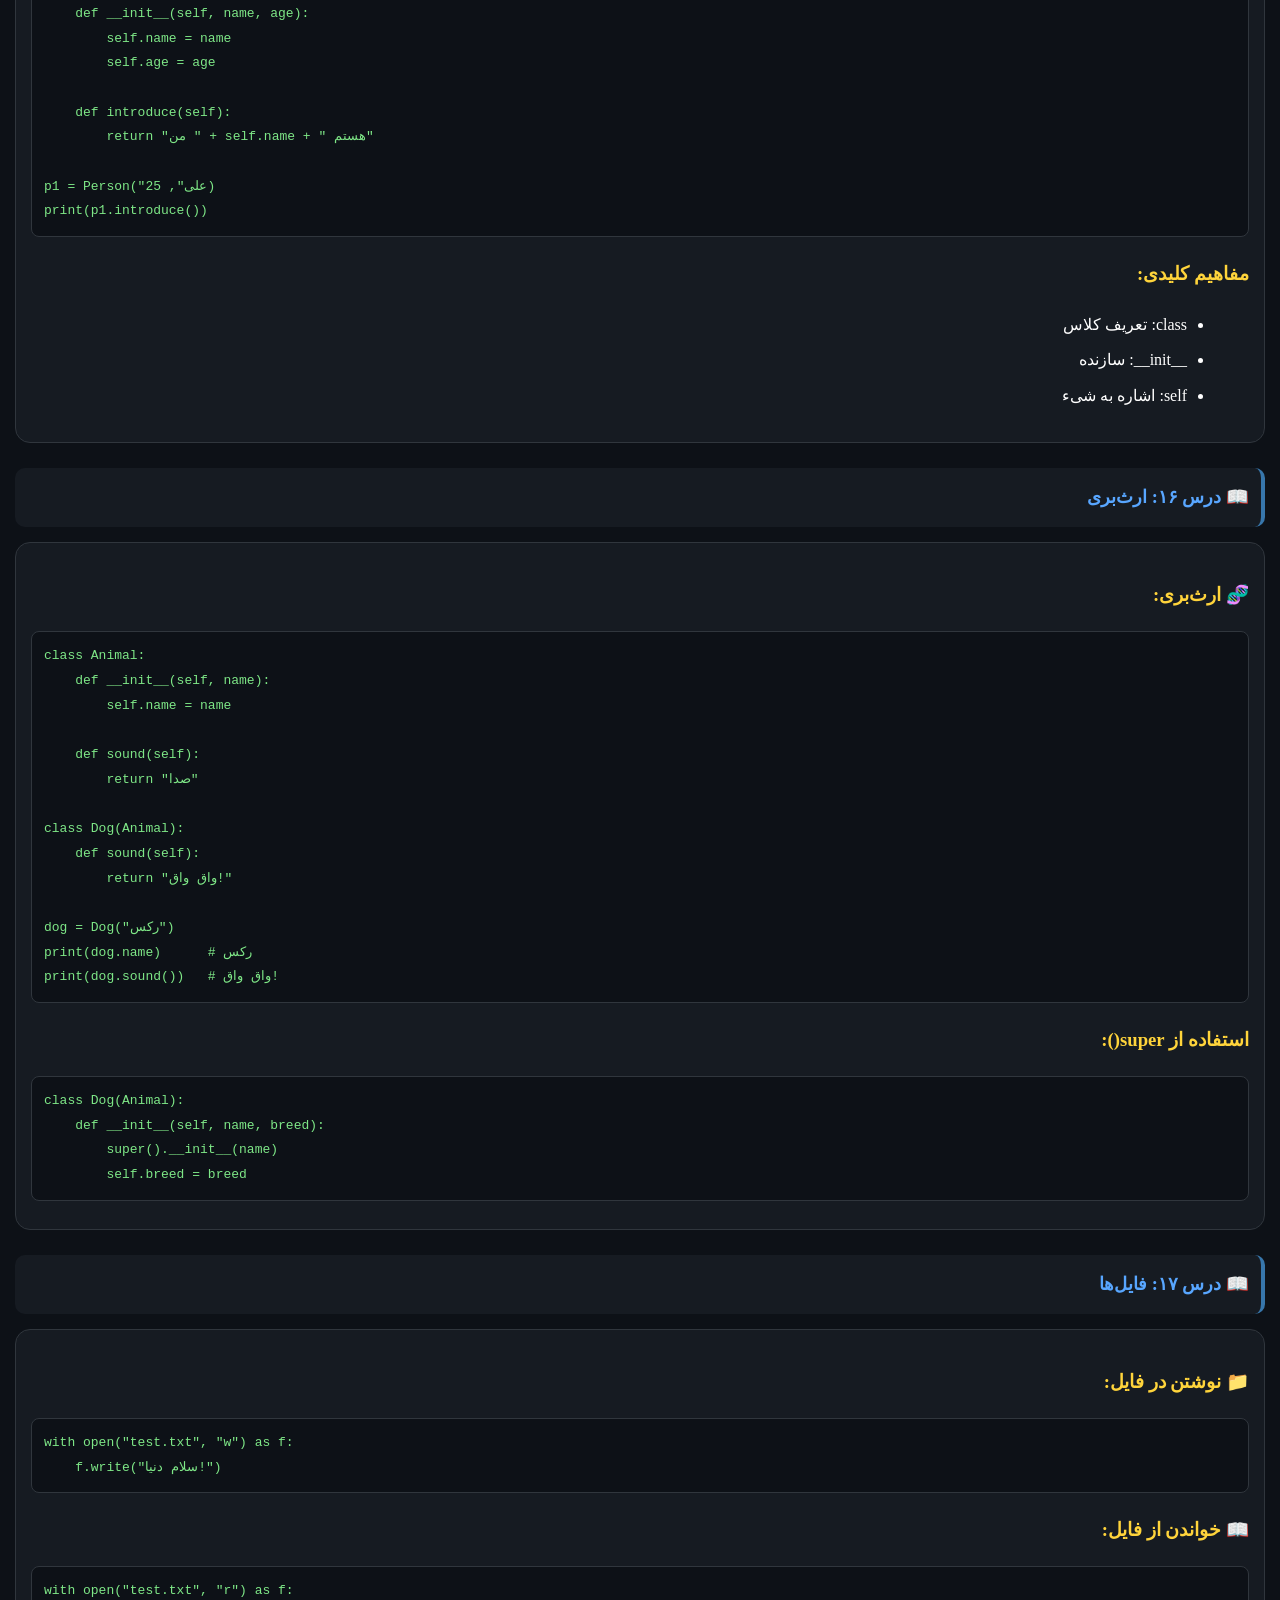
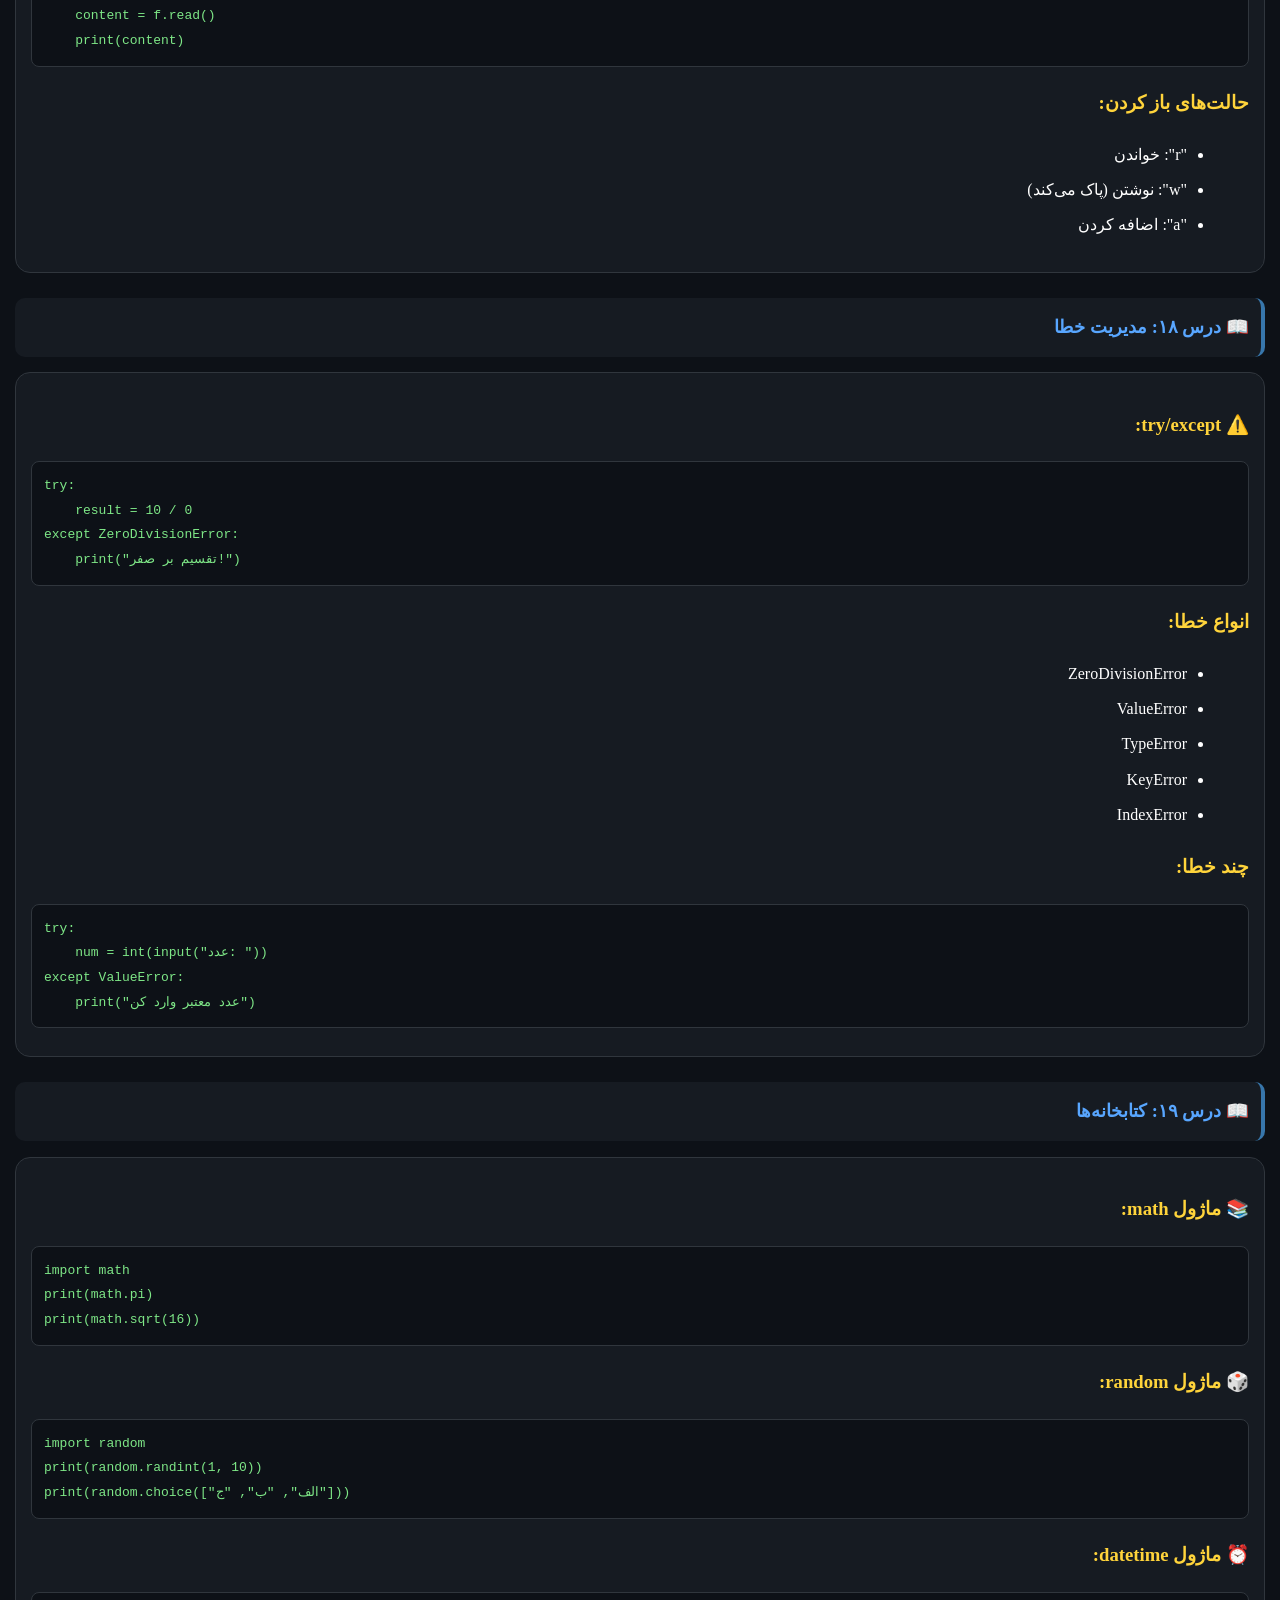
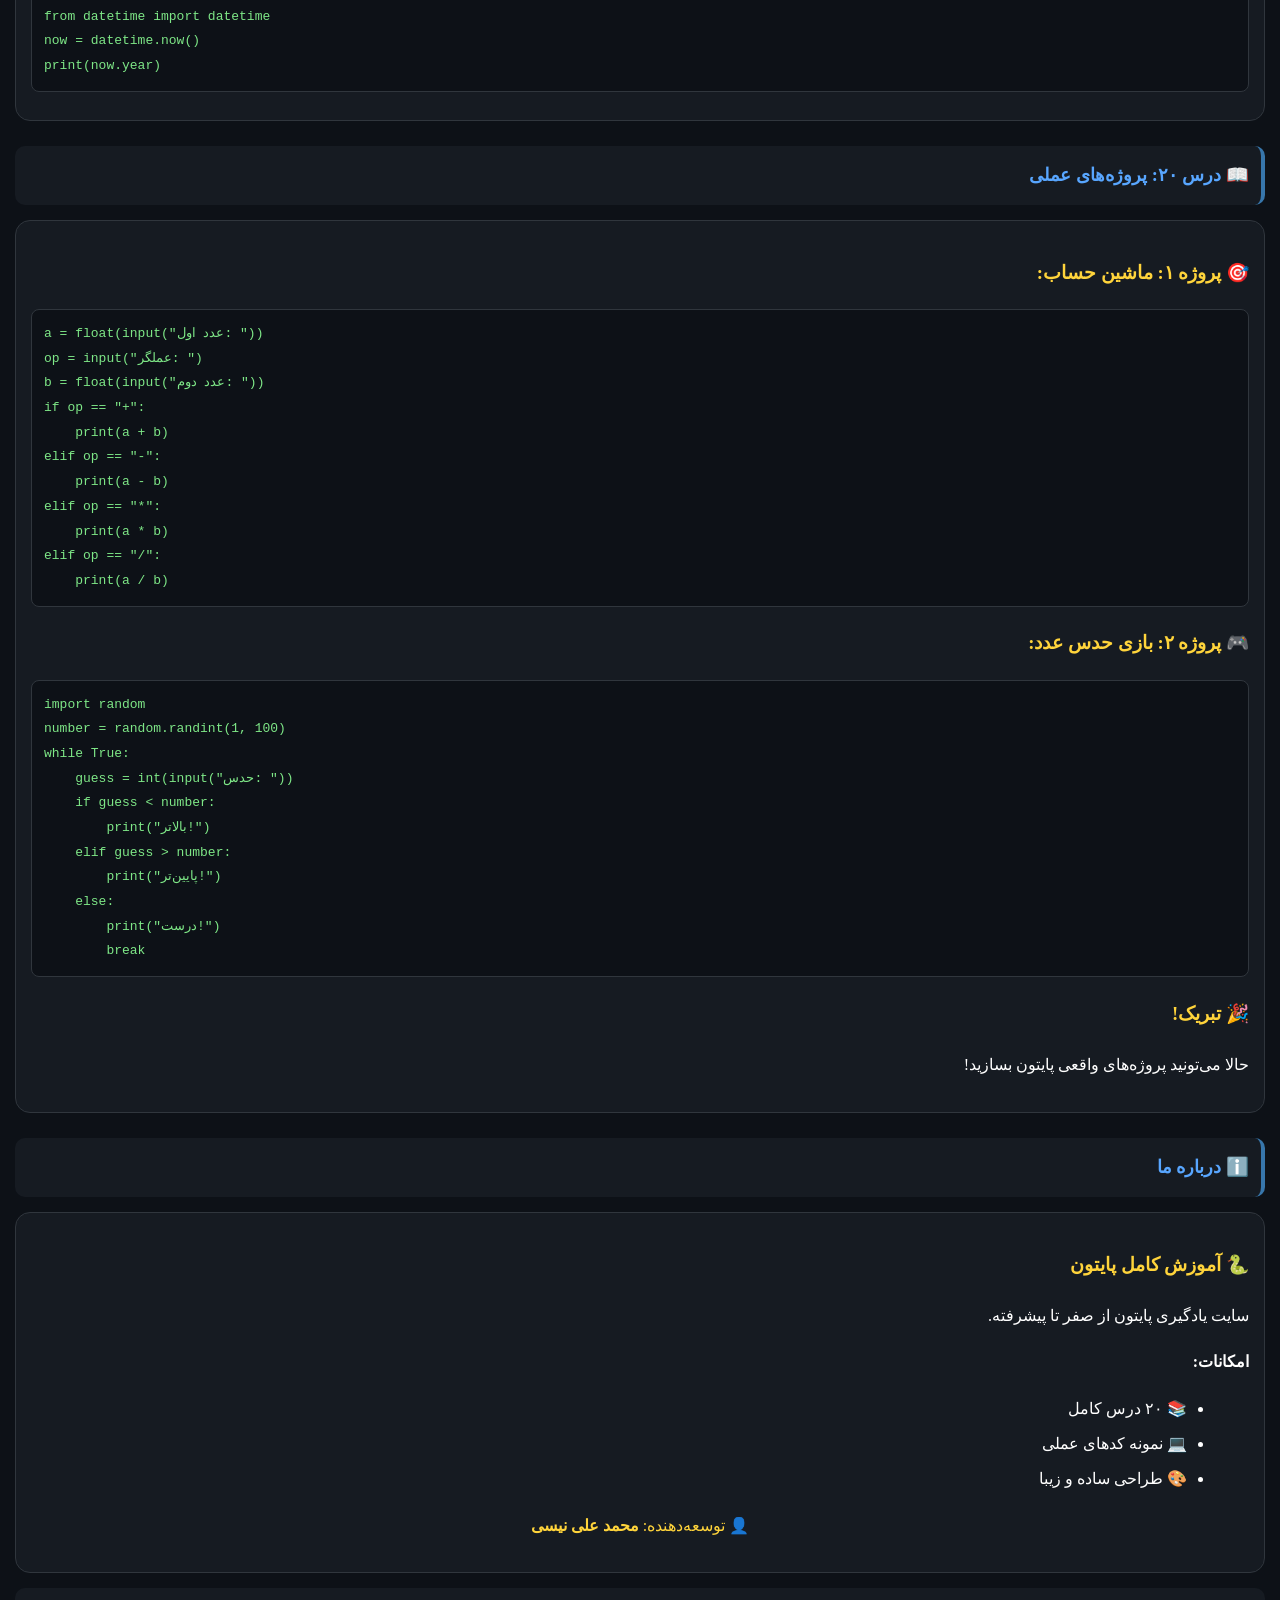
==== commit a325f035: "Update python1.html" ====
--- a/python1.html
+++ b/python1.html
@@ -3,11 +3,11 @@
 <head>
 <meta charset="UTF-8">
 <meta name="viewport" content="width=device-width,initial-scale=1">
-<title>آموزش پایتون</title>
+<title>آموزش کامل پایتون</title>
 <style>
 body{font-family:Tahoma;background:#0d1117;color:#fff;direction:rtl;padding:15px;margin:0;line-height:1.9}
 h1{color:#ffd43b;text-align:center;font-size:1.5em;border-bottom:2px solid #3776ab;padding-bottom:10px}
-h2{color:#58a6ff;font-size:1.2em;margin-top:25px;background:#161b22;padding:12px;border-radius:10px}
+h2{color:#58a6ff;font-size:1.15em;margin-top:25px;background:#161b22;padding:12px;border-radius:10px;border-right:4px solid #3776ab}
 h3{color:#ffd43b}
 pre{background:#0d1117;border:1px solid #30363d;border-radius:8px;padding:12px;color:#7ee787;direction:ltr;text-align:left;overflow-x:auto;font-family:Courier New,monospace;font-size:13px}
 .card{background:#161b22;border:1px solid #30363d;border-radius:15px;padding:15px;margin:12px 0}
@@ -22,59 +22,128 @@
 
 <div class="card">
 <h3>🎯 خوش آمدید!</h3>
-<p>۵ درس پایتون — فقط اسکرول کن و یاد بگیر!</p>
+<p>۲۰ درس پایتون از صفر تا پیشرفته — فقط اسکرول کن و یاد بگیر!</p>
 </div>
 
 <!-- درس ۱ -->
 <h2>📖 درس ۱: مقدمه پایتون</h2>
 <div class="card">
 <h3>🐍 پایتون چیست؟</h3>
-<p>یک زبان برنامه‌نویسی سطح بالا و شی‌گرا که در سال ۱۹۹۱ ساخته شد.</p>
+<p>یک زبان برنامه‌نویسی سطح بالا، تفسیری و شی‌گرا که توسط گیدو ون روسوم در سال ۱۹۹۱ ساخته شد.</p>
 <h3>مزایا:</h3>
 <ul>
-<li>سادگی و خوانایی</li>
+<li>سادگی و خوانایی بالا</li>
 <li>کتابخانه‌های فراوان</li>
 <li>استفاده در هوش مصنوعی</li>
+<li>رایگان و متن‌باز</li>
 </ul>
 <h3>اولین کد:</h3>
 <pre>print("سلام دنیا!")</pre>
 </div>
 
 <!-- درس ۲ -->
-<h2>📖 درس ۲: متغیرها</h2>
+<h2>📖 درس ۲: نصب پایتون</h2>
+<div class="card">
+<h3>💻 نصب روی کامپیوتر:</h3>
+<ul>
+<li>برو به python.org</li>
+<li>آخرین نسخه را دانلود کن</li>
+<li>تیک Add to PATH را بزن</li>
+<li>نصب کن</li>
+</ul>
+<h3>📱 نصب روی موبایل:</h3>
+<ul>
+<li>اندروید: Pydroid 3</li>
+<li>آیفون: Pythonista</li>
+</ul>
+<h3>✏️ تست:</h3>
+<pre>print("سلام!")
+print(2 + 3)</pre>
+</div>
+
+<!-- درس ۳ -->
+<h2>📖 درس ۳: متغیرها</h2>
 <div class="card">
 <h3>📦 متغیر چیست؟</h3>
-<p>ظرفی برای ذخیره داده.</p>
+<p>ظرفی برای ذخیره داده در حافظه.</p>
 <pre>name = "علی"
 age = 25
-height = 1.75</pre>
+height = 1.75
+is_student = True</pre>
 <h3>انواع داده:</h3>
 <ul>
-<li>int: عدد صحیح</li>
-<li>float: عدد اعشاری</li>
-<li>str: متن</li>
-<li>bool: درست/غلط</li>
-</ul>
-<pre>print(type(5))</pre>
-</div>
-
-<!-- درس ۳ -->
-<h2>📖 درس ۳: رشته‌ها</h2>
+<li>int: عدد صحیح (25, -10)</li>
+<li>float: عدد اعشاری (1.75)</li>
+<li>str: متن ("علی")</li>
+<li>bool: درست/غلط (True/False)</li>
+</ul>
+<h3>بررسی نوع:</h3>
+<pre>x = 5
+print(type(x))   # int</pre>
+</div>
+
+<!-- درس ۴ -->
+<h2>📖 درس ۴: رشته‌ها</h2>
 <div class="card">
 <h3>📝 رشته چیست؟</h3>
+<pre>name = "علی"
+message = 'سلام'</pre>
+<h3>عملیات روی رشته:</h3>
 <pre>text = "سلام دنیا"
-print(len(text))
-print(text[0])
-print(text.upper())</pre>
+print(len(text))         # طول
+print(text[0])           # اولین حرف
+print(text[-1])          # آخرین حرف
+print(text.upper())      # حروف بزرگ
+print(text.replace("دنیا","جهان"))</pre>
 <h3>f-string:</h3>
 <pre>name = "علی"
-print(f"سلام {name}")</pre>
-</div>
-
-<!-- درس ۴ -->
-<h2>📖 درس ۴: شرط‌ها</h2>
-<div class="card">
-<h3>🤔 if/else:</h3>
+age = 25
+print(f"اسم من {name} است")</pre>
+</div>
+
+<!-- درس ۵ -->
+<h2>📖 درس ۵: عملگرها</h2>
+<div class="card">
+<h3>➗ عملگرهای ریاضی:</h3>
+<pre>a = 10
+b = 3
+print(a + b)   # جمع: 13
+print(a - b)   # تفریق: 7
+print(a * b)   # ضرب: 30
+print(a / b)   # تقسیم: 3.33
+print(a // b)  # تقسیم صحیح: 3
+print(a % b)   # باقیمانده: 1
+print(a ** b)  # توان: 1000</pre>
+<h3>مقایسه:</h3>
+<ul>
+<li>== مساوی</li>
+<li>!= نامساوی</li>
+<li>&gt; بزرگتر</li>
+<li>&lt; کوچکتر</li>
+<li>&gt;= بزرگتر یا مساوی</li>
+<li>&lt;= کوچکتر یا مساوی</li>
+</ul>
+</div>
+
+<!-- درس ۶ -->
+<h2>📖 درس ۶: ورودی و خروجی</h2>
+<div class="card">
+<h3>📤 print:</h3>
+<pre>print("سلام")
+print(10, 20, 30)</pre>
+<h3>📥 input:</h3>
+<pre>name = input("اسمت چیه؟ ")
+print("سلام " + name)</pre>
+<h3>⚠️ نکته:</h3>
+<p>خروجی input همیشه رشته است.</p>
+<pre>age = int(input("سن: "))
+print(age + 1)</pre>
+</div>
+
+<!-- درس ۷ -->
+<h2>📖 درس ۷: شرط‌ها (if/else)</h2>
+<div class="card">
+<h3>🤔 شرط:</h3>
 <pre>age = 18
 if age >= 18:
     print("بزرگسال")
@@ -86,36 +155,312 @@
     print("عالی")
 elif score >= 75:
     print("خوب")
+elif score >= 50:
+    print("قابل قبول")
 else:
     print("تلاش کن")</pre>
-</div>
-
-<!-- درس ۵ -->
-<h2>📖 درس ۵: حلقه‌ها</h2>
+<h3>شرط کوتاه:</h3>
+<pre>x = 10
+result = "مثبت" if x > 0 else "منفی"</pre>
+</div>
+
+<!-- درس ۸ -->
+<h2>📖 درس ۸: حلقه‌ها (for/while)</h2>
 <div class="card">
 <h3>🔄 حلقه for:</h3>
 <pre>for i in range(5):
-    print(i)</pre>
+    print(i)
+# 0, 1, 2, 3, 4</pre>
+<h3>range با شروع:</h3>
+<pre>for i in range(2, 8):
+    print(i)
+# 2 تا 7</pre>
 <h3>🔄 حلقه while:</h3>
 <pre>i = 1
 while i <= 5:
     print(i)
     i += 1</pre>
-<h3>break:</h3>
+<h3>کنترل حلقه:</h3>
 <pre>for i in range(10):
     if i == 5:
+        break
+    print(i)</pre>
+</div>
+
+<!-- درس ۹ -->
+<h2>📖 درس ۹: لیست‌ها (Lists)</h2>
+<div class="card">
+<h3>📋 لیست:</h3>
+<pre>numbers = [1, 2, 3, 4, 5]
+names = ["علی", "رضا", "سارا"]</pre>
+<h3>دسترسی:</h3>
+<pre>fruits = ["سیب", "موز", "پرتقال"]
+print(fruits[0])     # سیب
+print(fruits[-1])    # پرتقال</pre>
+<h3>اضافه کردن:</h3>
+<pre>fruits.append("انگور")
+fruits.insert(1, "گلابی")</pre>
+<h3>حذف کردن:</h3>
+<pre>fruits.remove("موز")
+fruits.pop()</pre>
+<h3>متدهای مهم:</h3>
+<pre>nums = [3, 1, 4, 1, 5]
+print(len(nums))     # تعداد
+nums.sort()          # مرتب‌سازی
+print(sum(nums))     # مجموع
+print(max(nums))     # بیشترین</pre>
+</div>
+
+<!-- درس ۱۰ -->
+<h2>📖 درس ۱۰: تاپل‌ها (Tuples)</h2>
+<div class="card">
+<h3>📦 تاپل:</h3>
+<p>مثل لیست ولی غیرقابل تغییر.</p>
+<pre>point = (3, 5)
+colors = ("قرمز", "سبز", "آبی")</pre>
+<h3>دسترسی:</h3>
+<pre>print(point[0])    # 3
+print(colors[-1])  # آبی</pre>
+<h3>تفکیک:</h3>
+<pre>x, y = (3, 5)
+print(x)   # 3
+print(y)   # 5</pre>
+<h3>چرا تاپل؟</h3>
+<ul>
+<li>سریع‌تر از لیست</li>
+<li>امن‌تر (تغییر نمی‌کند)</li>
+</ul>
+</div>
+
+<!-- درس ۱۱ -->
+<h2>📖 درس ۱۱: دیکشنری‌ها</h2>
+<div class="card">
+<h3>📖 دیکشنری:</h3>
+<pre>person = {
+    "name": "علی",
+    "age": 25,
+    "city": "تهران"
+}</pre>
+<h3>دسترسی:</h3>
+<pre>print(person["name"])       # علی
+print(person.get("age"))    # 25</pre>
+<h3>اضافه/تغییر:</h3>
+<pre>person["age"] = 26
+person["job"] = "برنامه‌نویس"</pre>
+<h3>حذف:</h3>
+<pre>del person["city"]</pre>
+<h3>پیمایش:</h3>
+<pre>for key, value in person.items():
+    print(key, ":", value)</pre>
+</div>
+
+<!-- درس ۱۲ -->
+<h2>📖 درس ۱۲: مجموعه‌ها (Sets)</h2>
+<div class="card">
+<h3>🎯 مجموعه:</h3>
+<p>مجموعه‌ای بدون تکرار و بدون ترتیب.</p>
+<pre>numbers = {1, 2, 3, 4, 5}
+nums = {1, 2, 2, 3, 3}
+print(nums)   # {1, 2, 3}</pre>
+<h3>اضافه کردن:</h3>
+<pre>numbers.add(6)</pre>
+<h3>عملیات مجموعه:</h3>
+<pre>a = {1, 2, 3}
+b = {3, 4, 5}
+print(a | b)   # اجتماع
+print(a & b)   # اشتراک
+print(a - b)   # تفاضل</pre>
+</div>
+
+<!-- درس ۱۳ -->
+<h2>📖 درس ۱۳: توابع (Functions)</h2>
+<div class="card">
+<h3>🎯 تابع چیست؟</h3>
+<pre>def greet():
+    print("سلام!")
+
+greet()</pre>
+<h3>با پارامتر:</h3>
+<pre>def greet(name):
+    print("سلام " + name)
+
+greet("علی")</pre>
+<h3>با return:</h3>
+<pre>def add(a, b):
+    return a + b
+
+print(add(5, 3))   # 8</pre>
+<h3>مقدار پیش‌فرض:</h3>
+<pre>def greet(name="دوست"):
+    print("سلام " + name)</pre>
+</div>
+
+<!-- درس ۱۴ -->
+<h2>📖 درس ۱۴: توابع پیشرفته</h2>
+<div class="card">
+<h3>⚡ Lambda:</h3>
+<pre>square = lambda x: x * x
+print(square(5))   # 25</pre>
+<h3>با map:</h3>
+<pre>nums = [1, 2, 3, 4]
+squares = list(map(lambda x: x**2, nums))
+print(squares)   # [1, 4, 9, 16]</pre>
+<h3>با filter:</h3>
+<pre>evens = list(filter(lambda x: x % 2 == 0, nums))
+print(evens)   # [2, 4]</pre>
+</div>
+
+<!-- درس ۱۵ -->
+<h2>📖 درس ۱۵: کلاس‌ها و شی‌گرایی</h2>
+<div class="card">
+<h3>🏗️ کلاس:</h3>
+<pre>class Person:
+    def __init__(self, name, age):
+        self.name = name
+        self.age = age
+    
+    def introduce(self):
+        return "من " + self.name + " هستم"
+
+p1 = Person("علی", 25)
+print(p1.introduce())</pre>
+<h3>مفاهیم کلیدی:</h3>
+<ul>
+<li>class: تعریف کلاس</li>
+<li>__init__: سازنده</li>
+<li>self: اشاره به شیء</li>
+</ul>
+</div>
+
+<!-- درس ۱۶ -->
+<h2>📖 درس ۱۶: ارث‌بری</h2>
+<div class="card">
+<h3>🧬 ارث‌بری:</h3>
+<pre>class Animal:
+    def __init__(self, name):
+        self.name = name
+    
+    def sound(self):
+        return "صدا"
+
+class Dog(Animal):
+    def sound(self):
+        return "واق واق!"
+
+dog = Dog("رکس")
+print(dog.name)      # رکس
+print(dog.sound())   # واق واق!</pre>
+<h3>استفاده از super():</h3>
+<pre>class Dog(Animal):
+    def __init__(self, name, breed):
+        super().__init__(name)
+        self.breed = breed</pre>
+</div>
+
+<!-- درس ۱۷ -->
+<h2>📖 درس ۱۷: فایل‌ها</h2>
+<div class="card">
+<h3>📁 نوشتن در فایل:</h3>
+<pre>with open("test.txt", "w") as f:
+    f.write("سلام دنیا!")</pre>
+<h3>📖 خواندن از فایل:</h3>
+<pre>with open("test.txt", "r") as f:
+    content = f.read()
+    print(content)</pre>
+<h3>حالت‌های باز کردن:</h3>
+<ul>
+<li>"r": خواندن</li>
+<li>"w": نوشتن (پاک می‌کند)</li>
+<li>"a": اضافه کردن</li>
+</ul>
+</div>
+
+<!-- درس ۱۸ -->
+<h2>📖 درس ۱۸: مدیریت خطا</h2>
+<div class="card">
+<h3>⚠️ try/except:</h3>
+<pre>try:
+    result = 10 / 0
+except ZeroDivisionError:
+    print("تقسیم بر صفر!")</pre>
+<h3>انواع خطا:</h3>
+<ul>
+<li>ZeroDivisionError</li>
+<li>ValueError</li>
+<li>TypeError</li>
+<li>KeyError</li>
+<li>IndexError</li>
+</ul>
+<h3>چند خطا:</h3>
+<pre>try:
+    num = int(input("عدد: "))
+except ValueError:
+    print("عدد معتبر وارد کن")</pre>
+</div>
+
+<!-- درس ۱۹ -->
+<h2>📖 درس ۱۹: کتابخانه‌ها</h2>
+<div class="card">
+<h3>📚 ماژول math:</h3>
+<pre>import math
+print(math.pi)
+print(math.sqrt(16))</pre>
+<h3>🎲 ماژول random:</h3>
+<pre>import random
+print(random.randint(1, 10))
+print(random.choice(["الف", "ب", "ج"]))</pre>
+<h3>⏰ ماژول datetime:</h3>
+<pre>from datetime import datetime
+now = datetime.now()
+print(now.year)</pre>
+</div>
+
+<!-- درس ۲۰ -->
+<h2>📖 درس ۲۰: پروژه‌های عملی</h2>
+<div class="card">
+<h3>🎯 پروژه ۱: ماشین حساب:</h3>
+<pre>a = float(input("عدد اول: "))
+op = input("عملگر: ")
+b = float(input("عدد دوم: "))
+if op == "+":
+    print(a + b)
+elif op == "-":
+    print(a - b)
+elif op == "*":
+    print(a * b)
+elif op == "/":
+    print(a / b)</pre>
+<h3>🎮 پروژه ۲: بازی حدس عدد:</h3>
+<pre>import random
+number = random.randint(1, 100)
+while True:
+    guess = int(input("حدس: "))
+    if guess < number:
+        print("بالاتر!")
+    elif guess > number:
+        print("پایین‌تر!")
+    else:
+        print("درست!")
         break</pre>
+<h3>🎉 تبریک!</h3>
+<p>حالا می‌تونید پروژه‌های واقعی پایتون بسازید!</p>
 </div>
 
 <!-- درباره ما -->
 <h2>ℹ️ درباره ما</h2>
 <div class="card">
-<h3>🐍 آموزش پایتون</h3>
+<h3>🐍 آموزش کامل پایتون</h3>
 <p>سایت یادگیری پایتون از صفر تا پیشرفته.</p>
+<p><strong>امکانات:</strong></p>
+<ul>
+<li>📚 ۲۰ درس کامل</li>
+<li>💻 نمونه کدهای عملی</li>
+<li>🎨 طراحی ساده و زیبا</li>
+</ul>
 <p style="text-align:center;color:#ffd43b;margin-top:15px">👤 توسعه‌دهنده: <strong>محمد علی نیسی</strong></p>
 </div>
 
 <a href="#" class="top-link">⬆️ بازگشت به بالا</a>
 
 </body>
-</html>
+                      </html>
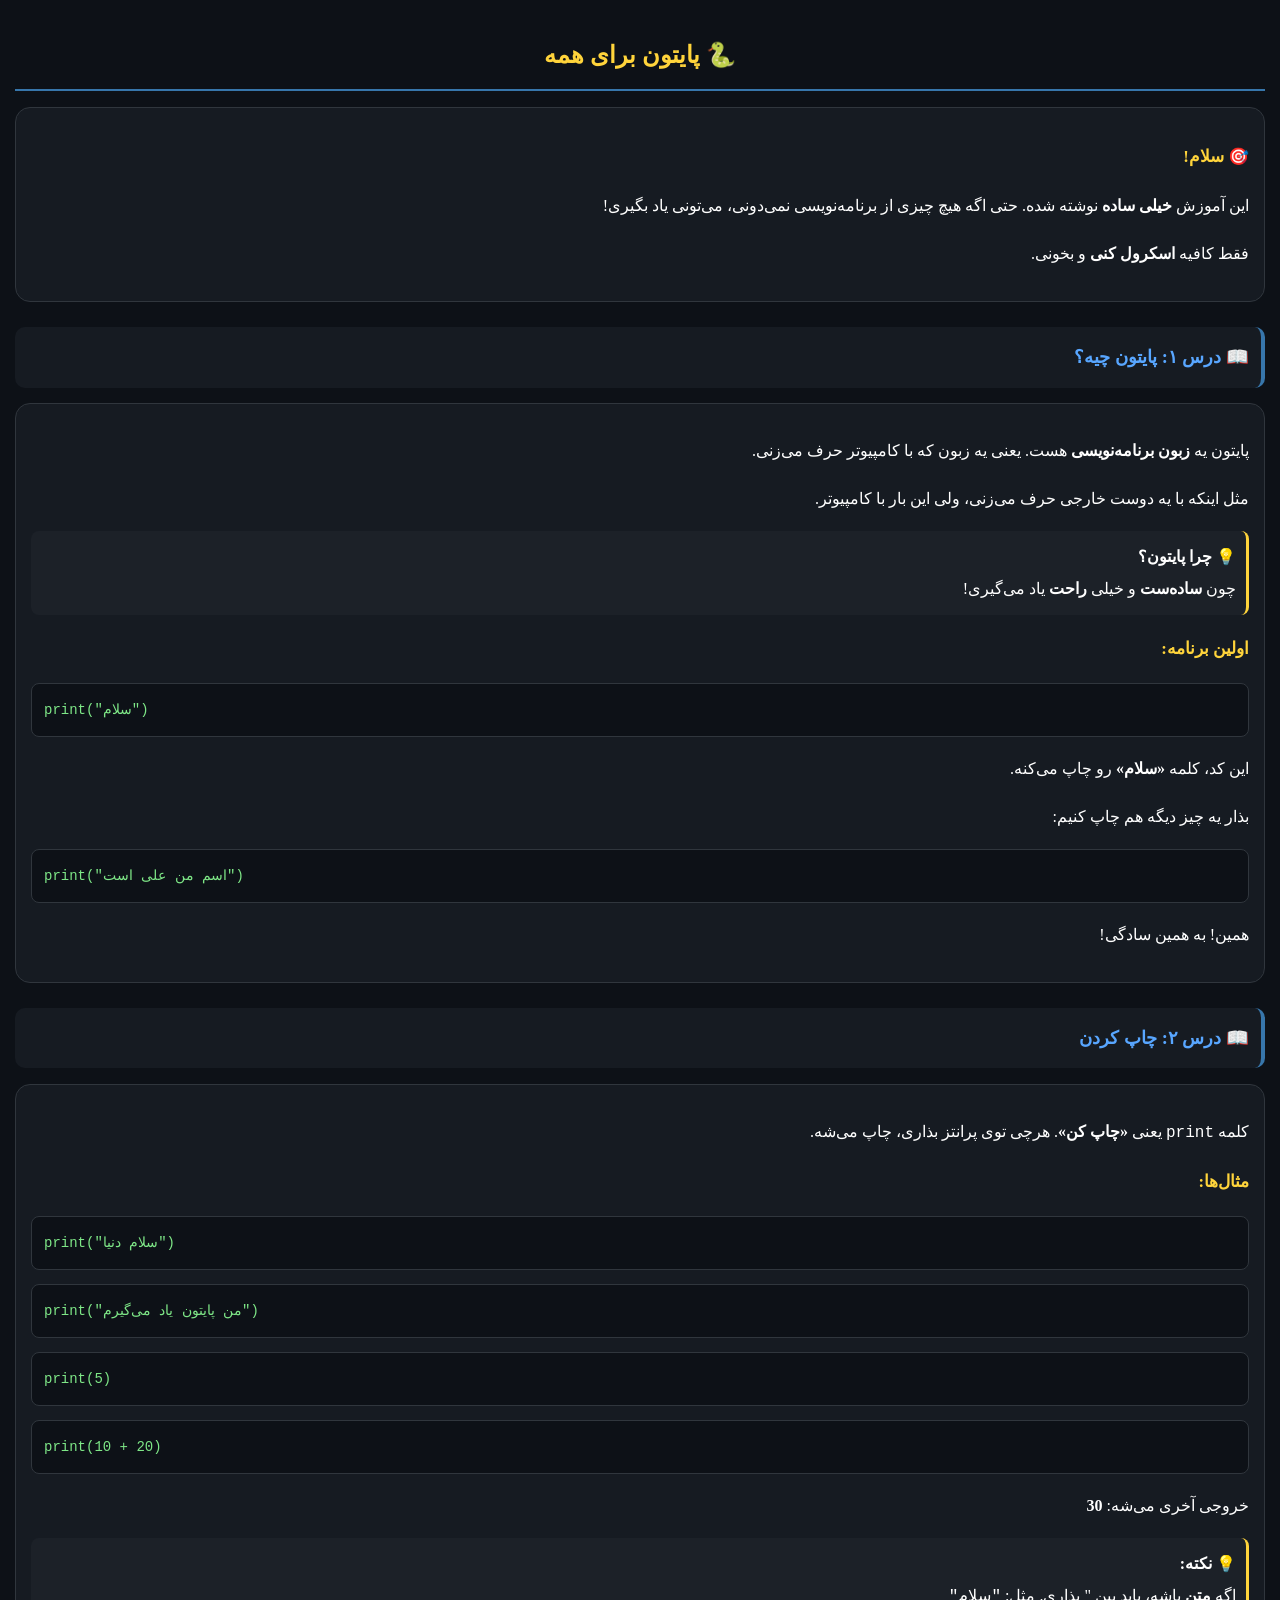
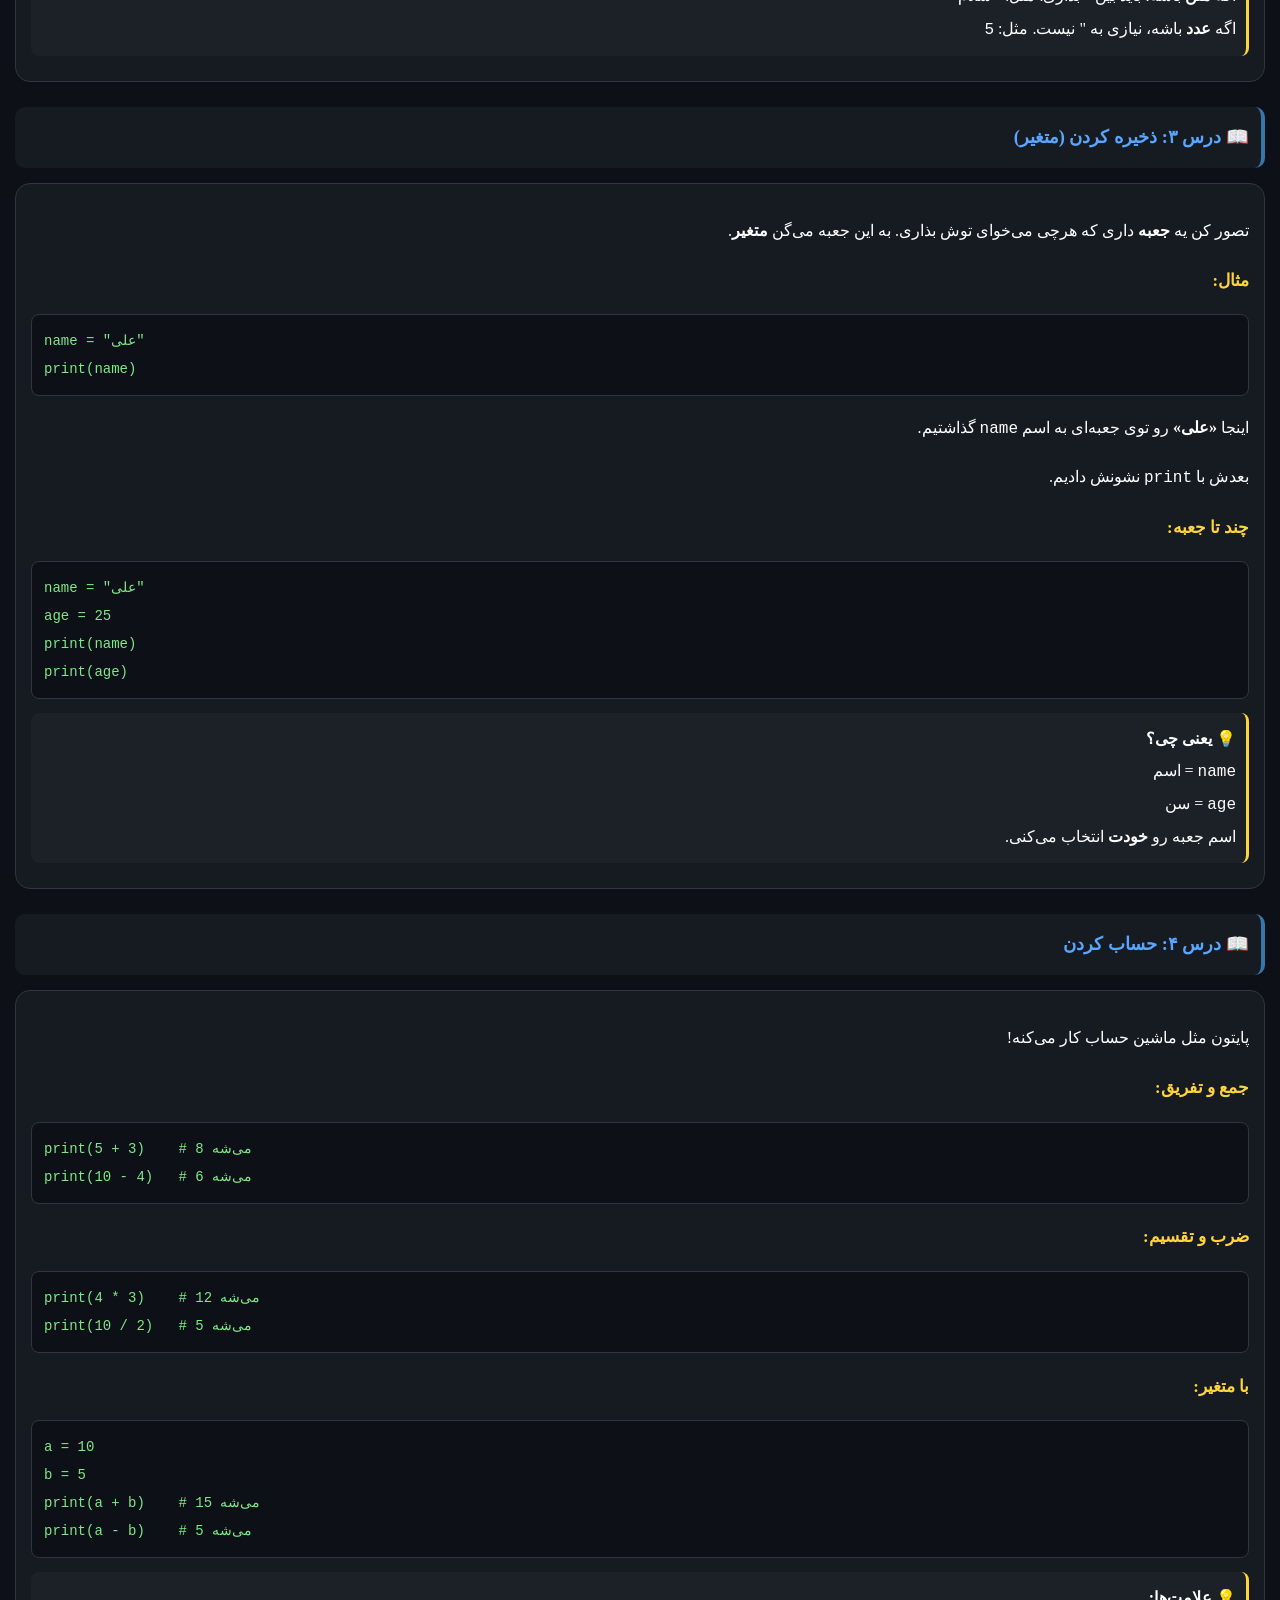
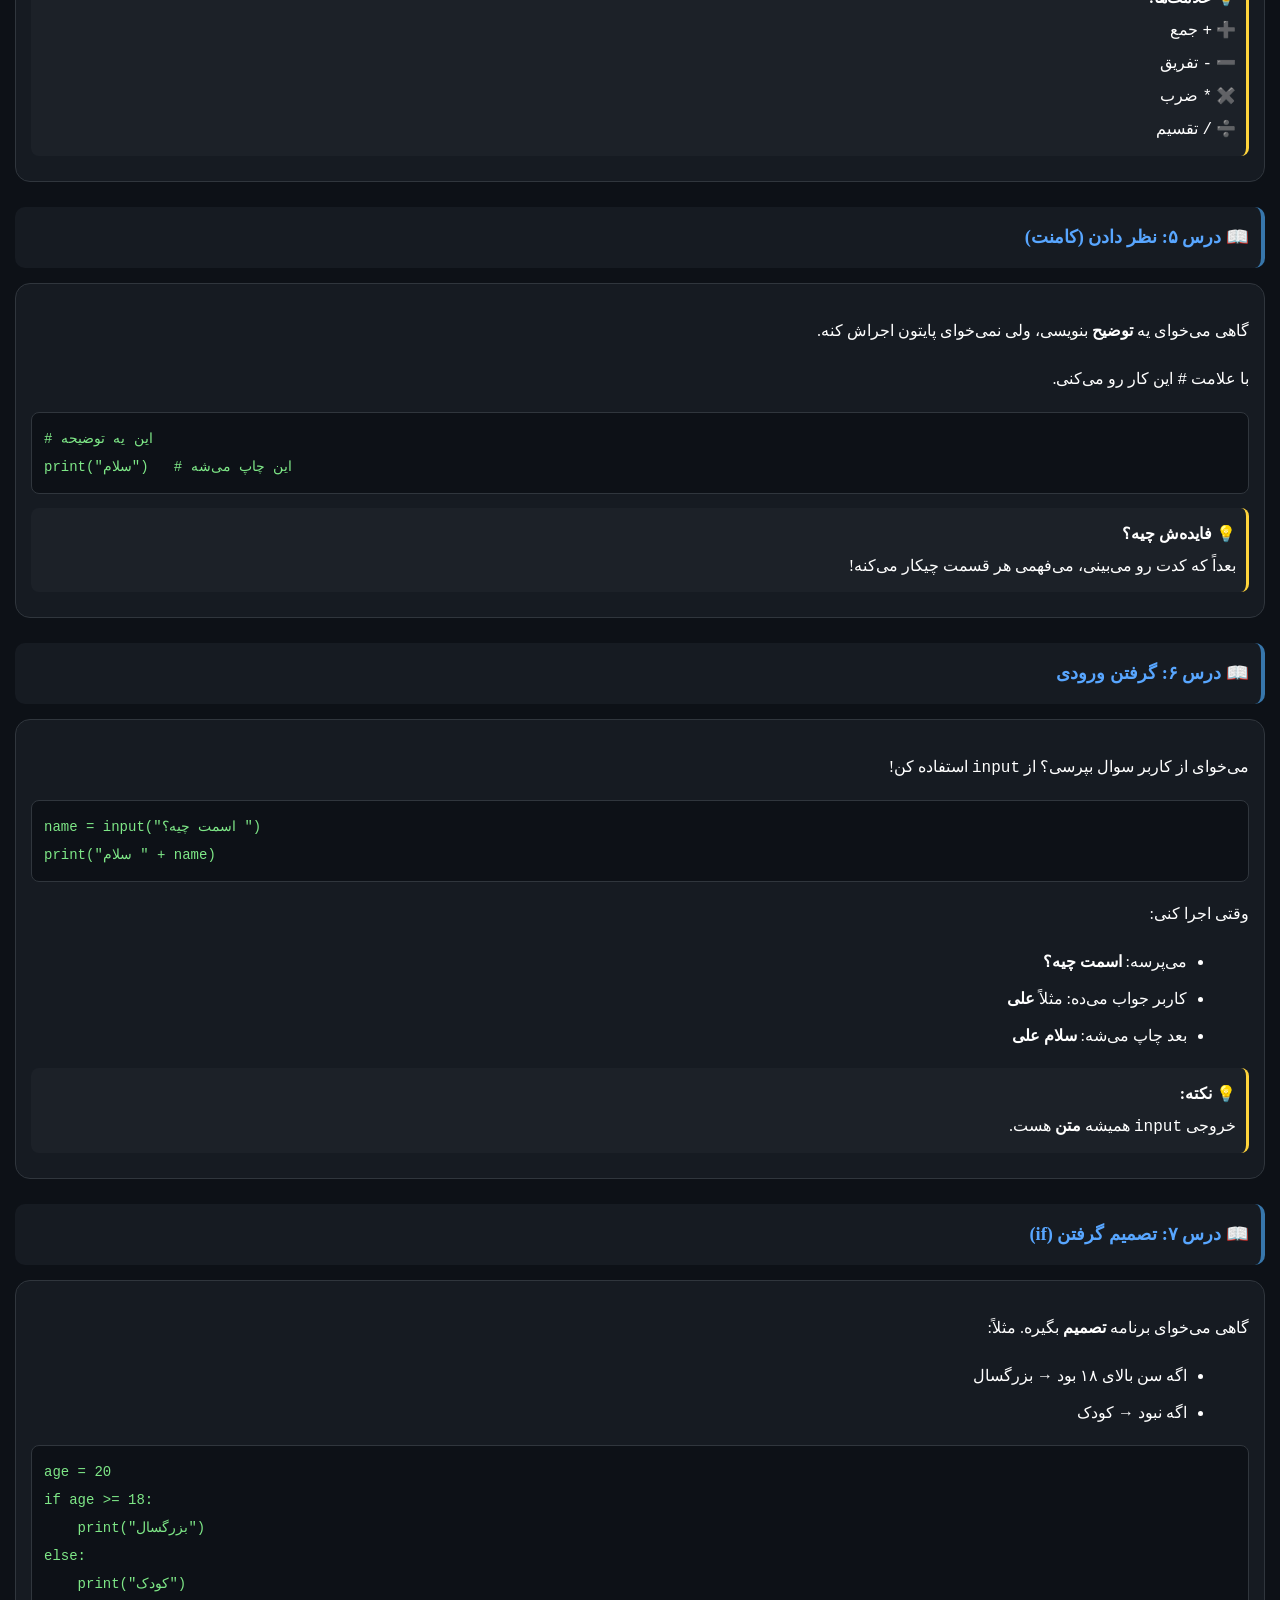
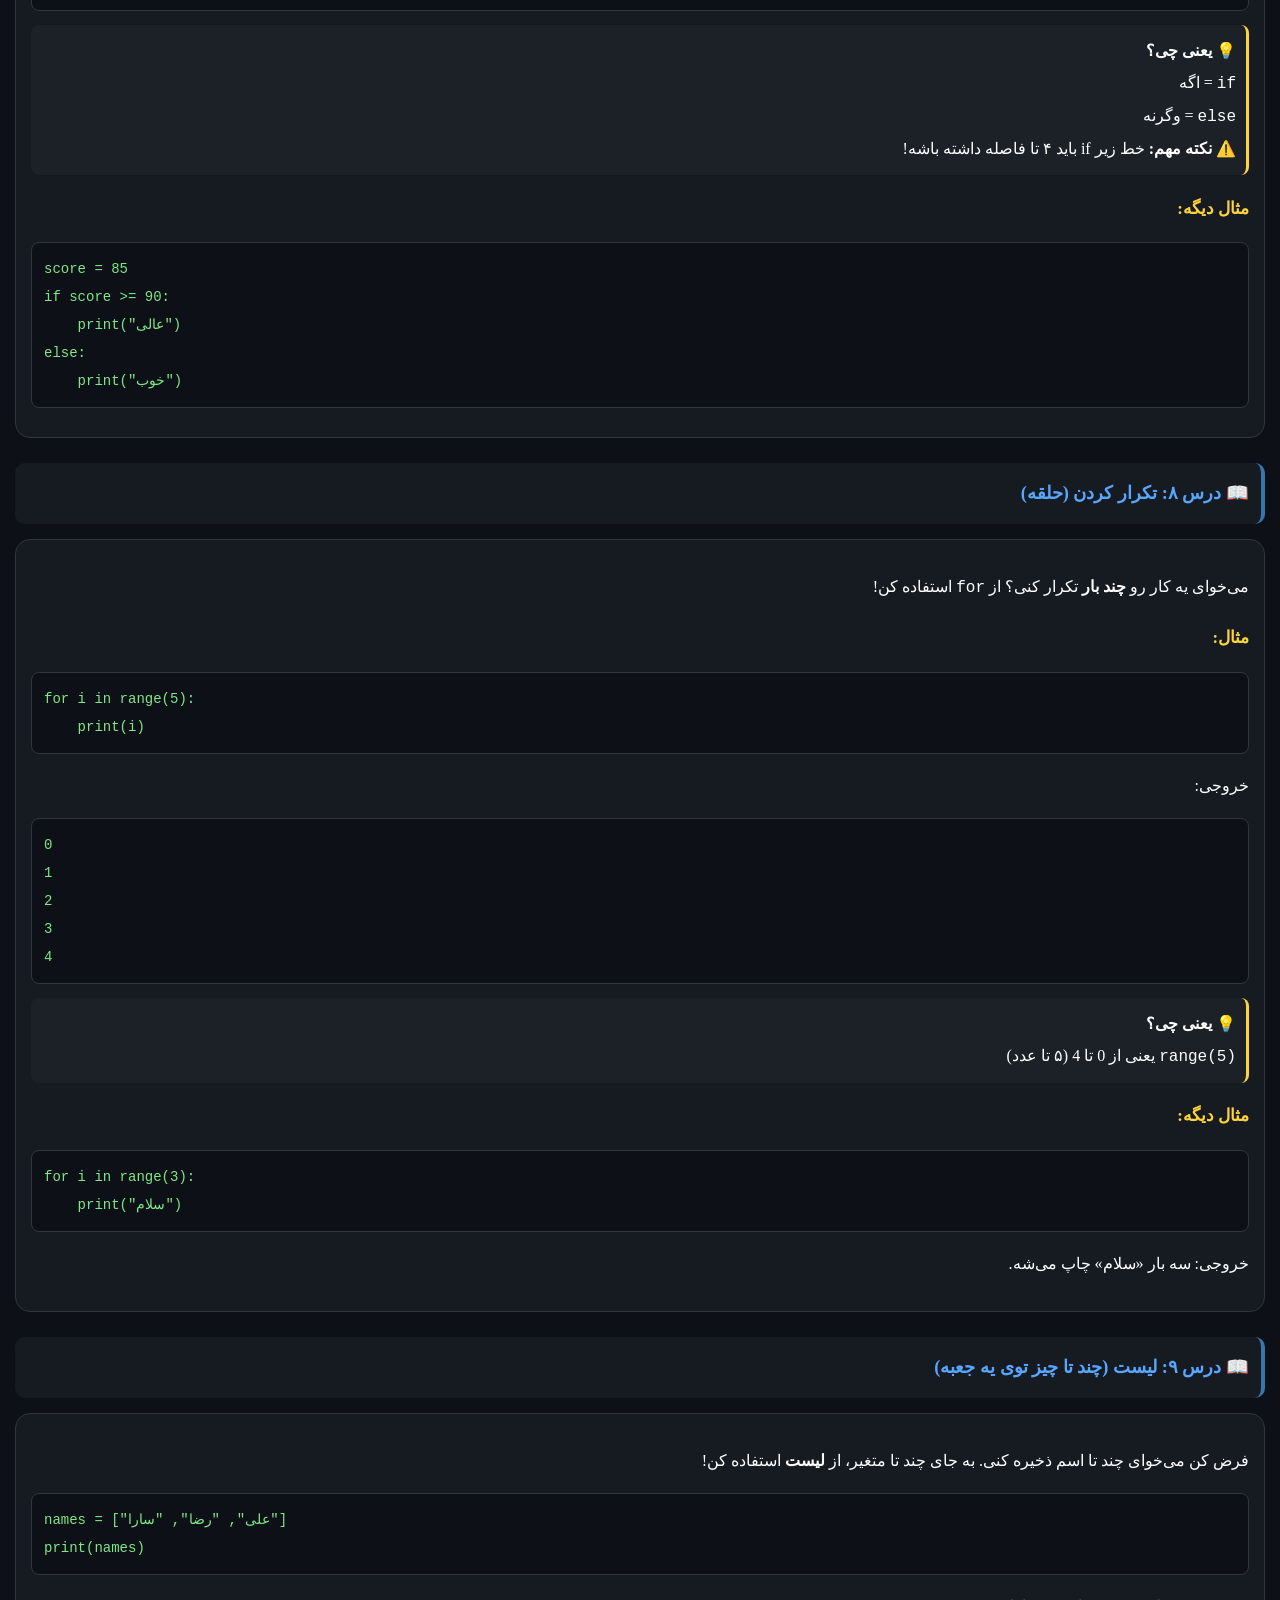
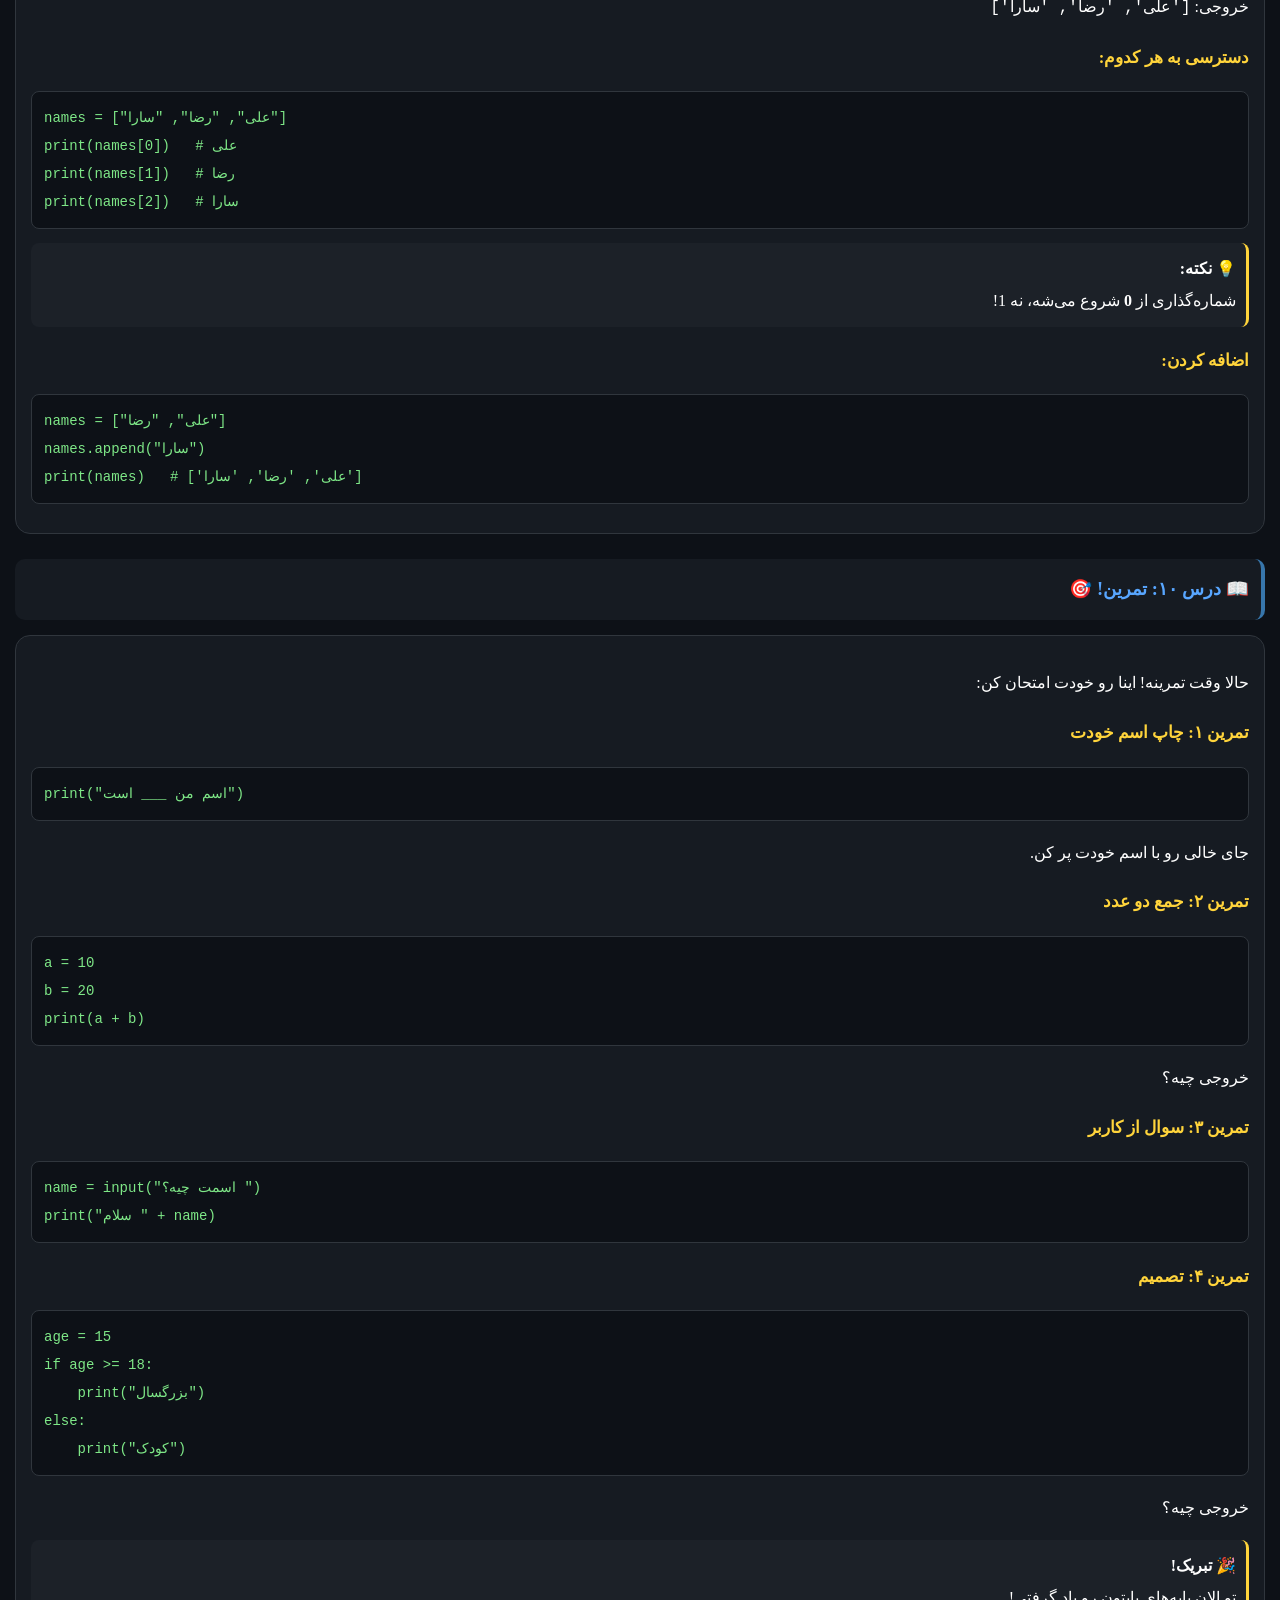
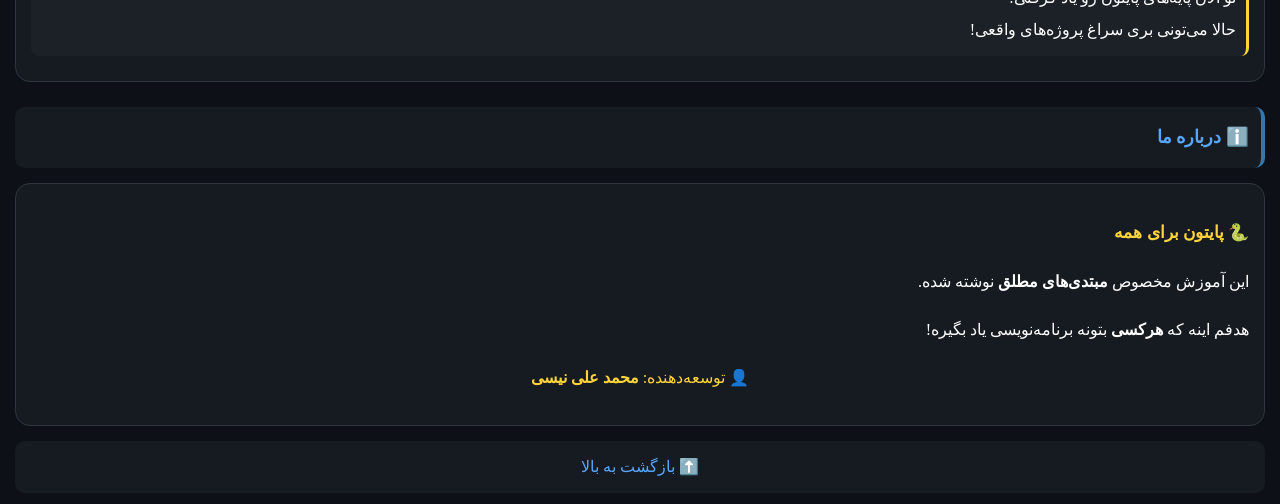
==== commit d8d2aa54: "Update python1.html" ====
--- a/python1.html
+++ b/python1.html
@@ -3,14 +3,15 @@
 <head>
 <meta charset="UTF-8">
 <meta name="viewport" content="width=device-width,initial-scale=1">
-<title>آموزش کامل پایتون</title>
+<title>پایتون برای همه</title>
 <style>
-body{font-family:Tahoma;background:#0d1117;color:#fff;direction:rtl;padding:15px;margin:0;line-height:1.9}
+body{font-family:Tahoma;background:#0d1117;color:#fff;direction:rtl;padding:15px;margin:0;line-height:2;font-size:16px}
 h1{color:#ffd43b;text-align:center;font-size:1.5em;border-bottom:2px solid #3776ab;padding-bottom:10px}
 h2{color:#58a6ff;font-size:1.15em;margin-top:25px;background:#161b22;padding:12px;border-radius:10px;border-right:4px solid #3776ab}
-h3{color:#ffd43b}
-pre{background:#0d1117;border:1px solid #30363d;border-radius:8px;padding:12px;color:#7ee787;direction:ltr;text-align:left;overflow-x:auto;font-family:Courier New,monospace;font-size:13px}
+h3{color:#ffd43b;font-size:1.05em}
+pre{background:#0d1117;border:1px solid #30363d;border-radius:8px;padding:12px;color:#7ee787;direction:ltr;text-align:left;overflow-x:auto;font-family:Courier New,monospace;font-size:14px}
 .card{background:#161b22;border:1px solid #30363d;border-radius:15px;padding:15px;margin:12px 0}
+.note{background:#1c2128;border-right:3px solid #ffd43b;padding:10px;margin:10px 0;border-radius:8px}
 ul{margin-right:22px}
 li{margin-bottom:5px}
 .top-link{display:block;text-align:center;color:#58a6ff;text-decoration:none;margin:15px 0;padding:10px;background:#161b22;border-radius:10px}
@@ -18,449 +19,269 @@
 </head>
 <body>
 
-<h1>🐍 آموزش کامل پایتون</h1>
-
-<div class="card">
-<h3>🎯 خوش آمدید!</h3>
-<p>۲۰ درس پایتون از صفر تا پیشرفته — فقط اسکرول کن و یاد بگیر!</p>
+<h1>🐍 پایتون برای همه</h1>
+
+<div class="card">
+<h3>🎯 سلام!</h3>
+<p>این آموزش <strong>خیلی ساده</strong> نوشته شده. حتی اگه هیچ چیزی از برنامه‌نویسی نمی‌دونی، می‌تونی یاد بگیری!</p>
+<p>فقط کافیه <strong>اسکرول کنی</strong> و بخونی.</p>
 </div>
 
 <!-- درس ۱ -->
-<h2>📖 درس ۱: مقدمه پایتون</h2>
-<div class="card">
-<h3>🐍 پایتون چیست؟</h3>
-<p>یک زبان برنامه‌نویسی سطح بالا، تفسیری و شی‌گرا که توسط گیدو ون روسوم در سال ۱۹۹۱ ساخته شد.</p>
-<h3>مزایا:</h3>
-<ul>
-<li>سادگی و خوانایی بالا</li>
-<li>کتابخانه‌های فراوان</li>
-<li>استفاده در هوش مصنوعی</li>
-<li>رایگان و متن‌باز</li>
-</ul>
-<h3>اولین کد:</h3>
-<pre>print("سلام دنیا!")</pre>
+<h2>📖 درس ۱: پایتون چیه؟</h2>
+<div class="card">
+<p>پایتون یه <strong>زبون برنامه‌نویسی</strong> هست. یعنی یه زبون که با کامپیوتر حرف می‌زنی.</p>
+<p>مثل اینکه با یه دوست خارجی حرف می‌زنی، ولی این بار با کامپیوتر.</p>
+
+<div class="note">
+<strong>💡 چرا پایتون؟</strong><br>
+چون <strong>ساده‌ست</strong> و خیلی <strong>راحت</strong> یاد می‌گیری!
+</div>
+
+<h3>اولین برنامه:</h3>
+<pre>print("سلام")</pre>
+<p>این کد، کلمه <strong>«سلام»</strong> رو چاپ می‌کنه.</p>
+<p>بذار یه چیز دیگه هم چاپ کنیم:</p>
+<pre>print("اسم من علی است")</pre>
+<p>همین! به همین سادگی!</p>
 </div>
 
 <!-- درس ۲ -->
-<h2>📖 درس ۲: نصب پایتون</h2>
-<div class="card">
-<h3>💻 نصب روی کامپیوتر:</h3>
-<ul>
-<li>برو به python.org</li>
-<li>آخرین نسخه را دانلود کن</li>
-<li>تیک Add to PATH را بزن</li>
-<li>نصب کن</li>
-</ul>
-<h3>📱 نصب روی موبایل:</h3>
-<ul>
-<li>اندروید: Pydroid 3</li>
-<li>آیفون: Pythonista</li>
-</ul>
-<h3>✏️ تست:</h3>
-<pre>print("سلام!")
-print(2 + 3)</pre>
+<h2>📖 درس ۲: چاپ کردن</h2>
+<div class="card">
+<p>کلمه <code>print</code> یعنی <strong>«چاپ کن»</strong>. هرچی توی پرانتز بذاری، چاپ می‌شه.</p>
+
+<h3>مثال‌ها:</h3>
+<pre>print("سلام دنیا")</pre>
+<pre>print("من پایتون یاد می‌گیرم")</pre>
+<pre>print(5)</pre>
+<pre>print(10 + 20)</pre>
+<p>خروجی آخری می‌شه: <strong>30</strong></p>
+
+<div class="note">
+<strong>💡 نکته:</strong><br>
+اگه <strong>متن</strong> باشه، باید بین " بذاری. مثل: <code>"سلام"</code><br>
+اگه <strong>عدد</strong> باشه، نیازی به " نیست. مثل: <code>5</code>
+</div>
 </div>
 
 <!-- درس ۳ -->
-<h2>📖 درس ۳: متغیرها</h2>
-<div class="card">
-<h3>📦 متغیر چیست؟</h3>
-<p>ظرفی برای ذخیره داده در حافظه.</p>
+<h2>📖 درس ۳: ذخیره کردن (متغیر)</h2>
+<div class="card">
+<p>تصور کن یه <strong>جعبه</strong> داری که هرچی می‌خوای توش بذاری. به این جعبه می‌گن <strong>متغیر</strong>.</p>
+
+<h3>مثال:</h3>
+<pre>name = "علی"
+print(name)</pre>
+<p>اینجا <strong>«علی»</strong> رو توی جعبه‌ای به اسم <code>name</code> گذاشتیم.</p>
+<p>بعدش با <code>print</code> نشونش دادیم.</p>
+
+<h3>چند تا جعبه:</h3>
 <pre>name = "علی"
 age = 25
-height = 1.75
-is_student = True</pre>
-<h3>انواع داده:</h3>
-<ul>
-<li>int: عدد صحیح (25, -10)</li>
-<li>float: عدد اعشاری (1.75)</li>
-<li>str: متن ("علی")</li>
-<li>bool: درست/غلط (True/False)</li>
-</ul>
-<h3>بررسی نوع:</h3>
-<pre>x = 5
-print(type(x))   # int</pre>
+print(name)
+print(age)</pre>
+
+<div class="note">
+<strong>💡 یعنی چی؟</strong><br>
+<code>name</code> = اسم<br>
+<code>age</code> = سن<br>
+اسم جعبه رو <strong>خودت</strong> انتخاب می‌کنی.
+</div>
 </div>
 
 <!-- درس ۴ -->
-<h2>📖 درس ۴: رشته‌ها</h2>
-<div class="card">
-<h3>📝 رشته چیست؟</h3>
-<pre>name = "علی"
-message = 'سلام'</pre>
-<h3>عملیات روی رشته:</h3>
-<pre>text = "سلام دنیا"
-print(len(text))         # طول
-print(text[0])           # اولین حرف
-print(text[-1])          # آخرین حرف
-print(text.upper())      # حروف بزرگ
-print(text.replace("دنیا","جهان"))</pre>
-<h3>f-string:</h3>
-<pre>name = "علی"
-age = 25
-print(f"اسم من {name} است")</pre>
+<h2>📖 درس ۴: حساب کردن</h2>
+<div class="card">
+<p>پایتون مثل ماشین حساب کار می‌کنه!</p>
+
+<h3>جمع و تفریق:</h3>
+<pre>print(5 + 3)    # می‌شه 8
+print(10 - 4)   # می‌شه 6</pre>
+
+<h3>ضرب و تقسیم:</h3>
+<pre>print(4 * 3)    # می‌شه 12
+print(10 / 2)   # می‌شه 5</pre>
+
+<h3>با متغیر:</h3>
+<pre>a = 10
+b = 5
+print(a + b)    # می‌شه 15
+print(a - b)    # می‌شه 5</pre>
+
+<div class="note">
+<strong>💡 علامت‌ها:</strong><br>
+➕ <code>+</code> جمع<br>
+➖ <code>-</code> تفریق<br>
+✖️ <code>*</code> ضرب<br>
+➗ <code>/</code> تقسیم
+</div>
 </div>
 
 <!-- درس ۵ -->
-<h2>📖 درس ۵: عملگرها</h2>
-<div class="card">
-<h3>➗ عملگرهای ریاضی:</h3>
-<pre>a = 10
-b = 3
-print(a + b)   # جمع: 13
-print(a - b)   # تفریق: 7
-print(a * b)   # ضرب: 30
-print(a / b)   # تقسیم: 3.33
-print(a // b)  # تقسیم صحیح: 3
-print(a % b)   # باقیمانده: 1
-print(a ** b)  # توان: 1000</pre>
-<h3>مقایسه:</h3>
-<ul>
-<li>== مساوی</li>
-<li>!= نامساوی</li>
-<li>&gt; بزرگتر</li>
-<li>&lt; کوچکتر</li>
-<li>&gt;= بزرگتر یا مساوی</li>
-<li>&lt;= کوچکتر یا مساوی</li>
-</ul>
+<h2>📖 درس ۵: نظر دادن (کامنت)</h2>
+<div class="card">
+<p>گاهی می‌خوای یه <strong>توضیح</strong> بنویسی، ولی نمی‌خوای پایتون اجراش کنه.</p>
+<p>با علامت <code>#</code> این کار رو می‌کنی.</p>
+
+<pre># این یه توضیحه
+print("سلام")   # این چاپ می‌شه</pre>
+
+<div class="note">
+<strong>💡 فایده‌ش چیه؟</strong><br>
+بعداً که کدت رو می‌بینی، می‌فهمی هر قسمت چیکار می‌کنه!
+</div>
 </div>
 
 <!-- درس ۶ -->
-<h2>📖 درس ۶: ورودی و خروجی</h2>
-<div class="card">
-<h3>📤 print:</h3>
-<pre>print("سلام")
-print(10, 20, 30)</pre>
-<h3>📥 input:</h3>
+<h2>📖 درس ۶: گرفتن ورودی</h2>
+<div class="card">
+<p>می‌خوای از کاربر سوال بپرسی؟ از <code>input</code> استفاده کن!</p>
+
 <pre>name = input("اسمت چیه؟ ")
 print("سلام " + name)</pre>
-<h3>⚠️ نکته:</h3>
-<p>خروجی input همیشه رشته است.</p>
-<pre>age = int(input("سن: "))
-print(age + 1)</pre>
+
+<p>وقتی اجرا کنی:</p>
+<ul>
+<li>می‌پرسه: <strong>اسمت چیه؟</strong></li>
+<li>کاربر جواب می‌ده: مثلاً <strong>علی</strong></li>
+<li>بعد چاپ می‌شه: <strong>سلام علی</strong></li>
+</ul>
+
+<div class="note">
+<strong>💡 نکته:</strong><br>
+خروجی <code>input</code> همیشه <strong>متن</strong> هست.
+</div>
 </div>
 
 <!-- درس ۷ -->
-<h2>📖 درس ۷: شرط‌ها (if/else)</h2>
-<div class="card">
-<h3>🤔 شرط:</h3>
-<pre>age = 18
+<h2>📖 درس ۷: تصمیم گرفتن (if)</h2>
+<div class="card">
+<p>گاهی می‌خوای برنامه <strong>تصمیم</strong> بگیره. مثلاً:</p>
+<ul>
+<li>اگه سن بالای ۱۸ بود → بزرگسال</li>
+<li>اگه نبود → کودک</li>
+</ul>
+
+<pre>age = 20
 if age >= 18:
     print("بزرگسال")
 else:
     print("کودک")</pre>
-<h3>elif:</h3>
+
+<div class="note">
+<strong>💡 یعنی چی؟</strong><br>
+<code>if</code> = اگه<br>
+<code>else</code> = وگرنه<br>
+<strong>⚠️ نکته مهم:</strong> خط زیر if باید ۴ تا فاصله داشته باشه!
+</div>
+
+<h3>مثال دیگه:</h3>
 <pre>score = 85
 if score >= 90:
     print("عالی")
-elif score >= 75:
-    print("خوب")
-elif score >= 50:
-    print("قابل قبول")
 else:
-    print("تلاش کن")</pre>
-<h3>شرط کوتاه:</h3>
-<pre>x = 10
-result = "مثبت" if x > 0 else "منفی"</pre>
+    print("خوب")</pre>
 </div>
 
 <!-- درس ۸ -->
-<h2>📖 درس ۸: حلقه‌ها (for/while)</h2>
-<div class="card">
-<h3>🔄 حلقه for:</h3>
+<h2>📖 درس ۸: تکرار کردن (حلقه)</h2>
+<div class="card">
+<p>می‌خوای یه کار رو <strong>چند بار</strong> تکرار کنی؟ از <code>for</code> استفاده کن!</p>
+
+<h3>مثال:</h3>
 <pre>for i in range(5):
-    print(i)
-# 0, 1, 2, 3, 4</pre>
-<h3>range با شروع:</h3>
-<pre>for i in range(2, 8):
-    print(i)
-# 2 تا 7</pre>
-<h3>🔄 حلقه while:</h3>
-<pre>i = 1
-while i <= 5:
-    print(i)
-    i += 1</pre>
-<h3>کنترل حلقه:</h3>
-<pre>for i in range(10):
-    if i == 5:
-        break
     print(i)</pre>
+
+<p>خروجی:</p>
+<pre>0
+1
+2
+3
+4</pre>
+
+<div class="note">
+<strong>💡 یعنی چی؟</strong><br>
+<code>range(5)</code> یعنی از 0 تا 4 (۵ تا عدد)
+</div>
+
+<h3>مثال دیگه:</h3>
+<pre>for i in range(3):
+    print("سلام")</pre>
+<p>خروجی: سه بار «سلام» چاپ می‌شه.</p>
 </div>
 
 <!-- درس ۹ -->
-<h2>📖 درس ۹: لیست‌ها (Lists)</h2>
-<div class="card">
-<h3>📋 لیست:</h3>
-<pre>numbers = [1, 2, 3, 4, 5]
-names = ["علی", "رضا", "سارا"]</pre>
-<h3>دسترسی:</h3>
-<pre>fruits = ["سیب", "موز", "پرتقال"]
-print(fruits[0])     # سیب
-print(fruits[-1])    # پرتقال</pre>
+<h2>📖 درس ۹: لیست (چند تا چیز توی یه جعبه)</h2>
+<div class="card">
+<p>فرض کن می‌خوای چند تا اسم ذخیره کنی. به جای چند تا متغیر، از <strong>لیست</strong> استفاده کن!</p>
+
+<pre>names = ["علی", "رضا", "سارا"]
+print(names)</pre>
+
+<p>خروجی: <code>['علی', 'رضا', 'سارا']</code></p>
+
+<h3>دسترسی به هر کدوم:</h3>
+<pre>names = ["علی", "رضا", "سارا"]
+print(names[0])   # علی
+print(names[1])   # رضا
+print(names[2])   # سارا</pre>
+
+<div class="note">
+<strong>💡 نکته:</strong><br>
+شماره‌گذاری از <strong>0</strong> شروع می‌شه، نه 1!
+</div>
+
 <h3>اضافه کردن:</h3>
-<pre>fruits.append("انگور")
-fruits.insert(1, "گلابی")</pre>
-<h3>حذف کردن:</h3>
-<pre>fruits.remove("موز")
-fruits.pop()</pre>
-<h3>متدهای مهم:</h3>
-<pre>nums = [3, 1, 4, 1, 5]
-print(len(nums))     # تعداد
-nums.sort()          # مرتب‌سازی
-print(sum(nums))     # مجموع
-print(max(nums))     # بیشترین</pre>
+<pre>names = ["علی", "رضا"]
+names.append("سارا")
+print(names)   # ['علی', 'رضا', 'سارا']</pre>
 </div>
 
 <!-- درس ۱۰ -->
-<h2>📖 درس ۱۰: تاپل‌ها (Tuples)</h2>
-<div class="card">
-<h3>📦 تاپل:</h3>
-<p>مثل لیست ولی غیرقابل تغییر.</p>
-<pre>point = (3, 5)
-colors = ("قرمز", "سبز", "آبی")</pre>
-<h3>دسترسی:</h3>
-<pre>print(point[0])    # 3
-print(colors[-1])  # آبی</pre>
-<h3>تفکیک:</h3>
-<pre>x, y = (3, 5)
-print(x)   # 3
-print(y)   # 5</pre>
-<h3>چرا تاپل؟</h3>
-<ul>
-<li>سریع‌تر از لیست</li>
-<li>امن‌تر (تغییر نمی‌کند)</li>
-</ul>
-</div>
-
-<!-- درس ۱۱ -->
-<h2>📖 درس ۱۱: دیکشنری‌ها</h2>
-<div class="card">
-<h3>📖 دیکشنری:</h3>
-<pre>person = {
-    "name": "علی",
-    "age": 25,
-    "city": "تهران"
-}</pre>
-<h3>دسترسی:</h3>
-<pre>print(person["name"])       # علی
-print(person.get("age"))    # 25</pre>
-<h3>اضافه/تغییر:</h3>
-<pre>person["age"] = 26
-person["job"] = "برنامه‌نویس"</pre>
-<h3>حذف:</h3>
-<pre>del person["city"]</pre>
-<h3>پیمایش:</h3>
-<pre>for key, value in person.items():
-    print(key, ":", value)</pre>
-</div>
-
-<!-- درس ۱۲ -->
-<h2>📖 درس ۱۲: مجموعه‌ها (Sets)</h2>
-<div class="card">
-<h3>🎯 مجموعه:</h3>
-<p>مجموعه‌ای بدون تکرار و بدون ترتیب.</p>
-<pre>numbers = {1, 2, 3, 4, 5}
-nums = {1, 2, 2, 3, 3}
-print(nums)   # {1, 2, 3}</pre>
-<h3>اضافه کردن:</h3>
-<pre>numbers.add(6)</pre>
-<h3>عملیات مجموعه:</h3>
-<pre>a = {1, 2, 3}
-b = {3, 4, 5}
-print(a | b)   # اجتماع
-print(a & b)   # اشتراک
-print(a - b)   # تفاضل</pre>
-</div>
-
-<!-- درس ۱۳ -->
-<h2>📖 درس ۱۳: توابع (Functions)</h2>
-<div class="card">
-<h3>🎯 تابع چیست؟</h3>
-<pre>def greet():
-    print("سلام!")
-
-greet()</pre>
-<h3>با پارامتر:</h3>
-<pre>def greet(name):
-    print("سلام " + name)
-
-greet("علی")</pre>
-<h3>با return:</h3>
-<pre>def add(a, b):
-    return a + b
-
-print(add(5, 3))   # 8</pre>
-<h3>مقدار پیش‌فرض:</h3>
-<pre>def greet(name="دوست"):
-    print("سلام " + name)</pre>
-</div>
-
-<!-- درس ۱۴ -->
-<h2>📖 درس ۱۴: توابع پیشرفته</h2>
-<div class="card">
-<h3>⚡ Lambda:</h3>
-<pre>square = lambda x: x * x
-print(square(5))   # 25</pre>
-<h3>با map:</h3>
-<pre>nums = [1, 2, 3, 4]
-squares = list(map(lambda x: x**2, nums))
-print(squares)   # [1, 4, 9, 16]</pre>
-<h3>با filter:</h3>
-<pre>evens = list(filter(lambda x: x % 2 == 0, nums))
-print(evens)   # [2, 4]</pre>
-</div>
-
-<!-- درس ۱۵ -->
-<h2>📖 درس ۱۵: کلاس‌ها و شی‌گرایی</h2>
-<div class="card">
-<h3>🏗️ کلاس:</h3>
-<pre>class Person:
-    def __init__(self, name, age):
-        self.name = name
-        self.age = age
-    
-    def introduce(self):
-        return "من " + self.name + " هستم"
-
-p1 = Person("علی", 25)
-print(p1.introduce())</pre>
-<h3>مفاهیم کلیدی:</h3>
-<ul>
-<li>class: تعریف کلاس</li>
-<li>__init__: سازنده</li>
-<li>self: اشاره به شیء</li>
-</ul>
-</div>
-
-<!-- درس ۱۶ -->
-<h2>📖 درس ۱۶: ارث‌بری</h2>
-<div class="card">
-<h3>🧬 ارث‌بری:</h3>
-<pre>class Animal:
-    def __init__(self, name):
-        self.name = name
-    
-    def sound(self):
-        return "صدا"
-
-class Dog(Animal):
-    def sound(self):
-        return "واق واق!"
-
-dog = Dog("رکس")
-print(dog.name)      # رکس
-print(dog.sound())   # واق واق!</pre>
-<h3>استفاده از super():</h3>
-<pre>class Dog(Animal):
-    def __init__(self, name, breed):
-        super().__init__(name)
-        self.breed = breed</pre>
-</div>
-
-<!-- درس ۱۷ -->
-<h2>📖 درس ۱۷: فایل‌ها</h2>
-<div class="card">
-<h3>📁 نوشتن در فایل:</h3>
-<pre>with open("test.txt", "w") as f:
-    f.write("سلام دنیا!")</pre>
-<h3>📖 خواندن از فایل:</h3>
-<pre>with open("test.txt", "r") as f:
-    content = f.read()
-    print(content)</pre>
-<h3>حالت‌های باز کردن:</h3>
-<ul>
-<li>"r": خواندن</li>
-<li>"w": نوشتن (پاک می‌کند)</li>
-<li>"a": اضافه کردن</li>
-</ul>
-</div>
-
-<!-- درس ۱۸ -->
-<h2>📖 درس ۱۸: مدیریت خطا</h2>
-<div class="card">
-<h3>⚠️ try/except:</h3>
-<pre>try:
-    result = 10 / 0
-except ZeroDivisionError:
-    print("تقسیم بر صفر!")</pre>
-<h3>انواع خطا:</h3>
-<ul>
-<li>ZeroDivisionError</li>
-<li>ValueError</li>
-<li>TypeError</li>
-<li>KeyError</li>
-<li>IndexError</li>
-</ul>
-<h3>چند خطا:</h3>
-<pre>try:
-    num = int(input("عدد: "))
-except ValueError:
-    print("عدد معتبر وارد کن")</pre>
-</div>
-
-<!-- درس ۱۹ -->
-<h2>📖 درس ۱۹: کتابخانه‌ها</h2>
-<div class="card">
-<h3>📚 ماژول math:</h3>
-<pre>import math
-print(math.pi)
-print(math.sqrt(16))</pre>
-<h3>🎲 ماژول random:</h3>
-<pre>import random
-print(random.randint(1, 10))
-print(random.choice(["الف", "ب", "ج"]))</pre>
-<h3>⏰ ماژول datetime:</h3>
-<pre>from datetime import datetime
-now = datetime.now()
-print(now.year)</pre>
-</div>
-
-<!-- درس ۲۰ -->
-<h2>📖 درس ۲۰: پروژه‌های عملی</h2>
-<div class="card">
-<h3>🎯 پروژه ۱: ماشین حساب:</h3>
-<pre>a = float(input("عدد اول: "))
-op = input("عملگر: ")
-b = float(input("عدد دوم: "))
-if op == "+":
-    print(a + b)
-elif op == "-":
-    print(a - b)
-elif op == "*":
-    print(a * b)
-elif op == "/":
-    print(a / b)</pre>
-<h3>🎮 پروژه ۲: بازی حدس عدد:</h3>
-<pre>import random
-number = random.randint(1, 100)
-while True:
-    guess = int(input("حدس: "))
-    if guess < number:
-        print("بالاتر!")
-    elif guess > number:
-        print("پایین‌تر!")
-    else:
-        print("درست!")
-        break</pre>
-<h3>🎉 تبریک!</h3>
-<p>حالا می‌تونید پروژه‌های واقعی پایتون بسازید!</p>
+<h2>📖 درس ۱۰: تمرین! 🎯</h2>
+<div class="card">
+<p>حالا وقت تمرینه! اینا رو خودت امتحان کن:</p>
+
+<h3>تمرین ۱: چاپ اسم خودت</h3>
+<pre>print("اسم من ___ است")</pre>
+<p>جای خالی رو با اسم خودت پر کن.</p>
+
+<h3>تمرین ۲: جمع دو عدد</h3>
+<pre>a = 10
+b = 20
+print(a + b)</pre>
+<p>خروجی چیه؟</p>
+
+<h3>تمرین ۳: سوال از کاربر</h3>
+<pre>name = input("اسمت چیه؟ ")
+print("سلام " + name)</pre>
+
+<h3>تمرین ۴: تصمیم</h3>
+<pre>age = 15
+if age >= 18:
+    print("بزرگسال")
+else:
+    print("کودک")</pre>
+<p>خروجی چیه؟</p>
+
+<div class="note">
+<strong>🎉 تبریک!</strong><br>
+تو الان پایه‌های پایتون رو یاد گرفتی!<br>
+حالا می‌تونی بری سراغ پروژه‌های واقعی!
+</div>
 </div>
 
 <!-- درباره ما -->
 <h2>ℹ️ درباره ما</h2>
 <div class="card">
-<h3>🐍 آموزش کامل پایتون</h3>
-<p>سایت یادگیری پایتون از صفر تا پیشرفته.</p>
-<p><strong>امکانات:</strong></p>
-<ul>
-<li>📚 ۲۰ درس کامل</li>
-<li>💻 نمونه کدهای عملی</li>
-<li>🎨 طراحی ساده و زیبا</li>
-</ul>
+<h3>🐍 پایتون برای همه</h3>
+<p>این آموزش مخصوص <strong>مبتدی‌های مطلق</strong> نوشته شده.</p>
+<p>هدفم اینه که <strong>هرکسی</strong> بتونه برنامه‌نویسی یاد بگیره!</p>
 <p style="text-align:center;color:#ffd43b;margin-top:15px">👤 توسعه‌دهنده: <strong>محمد علی نیسی</strong></p>
 </div>
 
 <a href="#" class="top-link">⬆️ بازگشت به بالا</a>
 
 </body>
-                      </html>
+</html>
